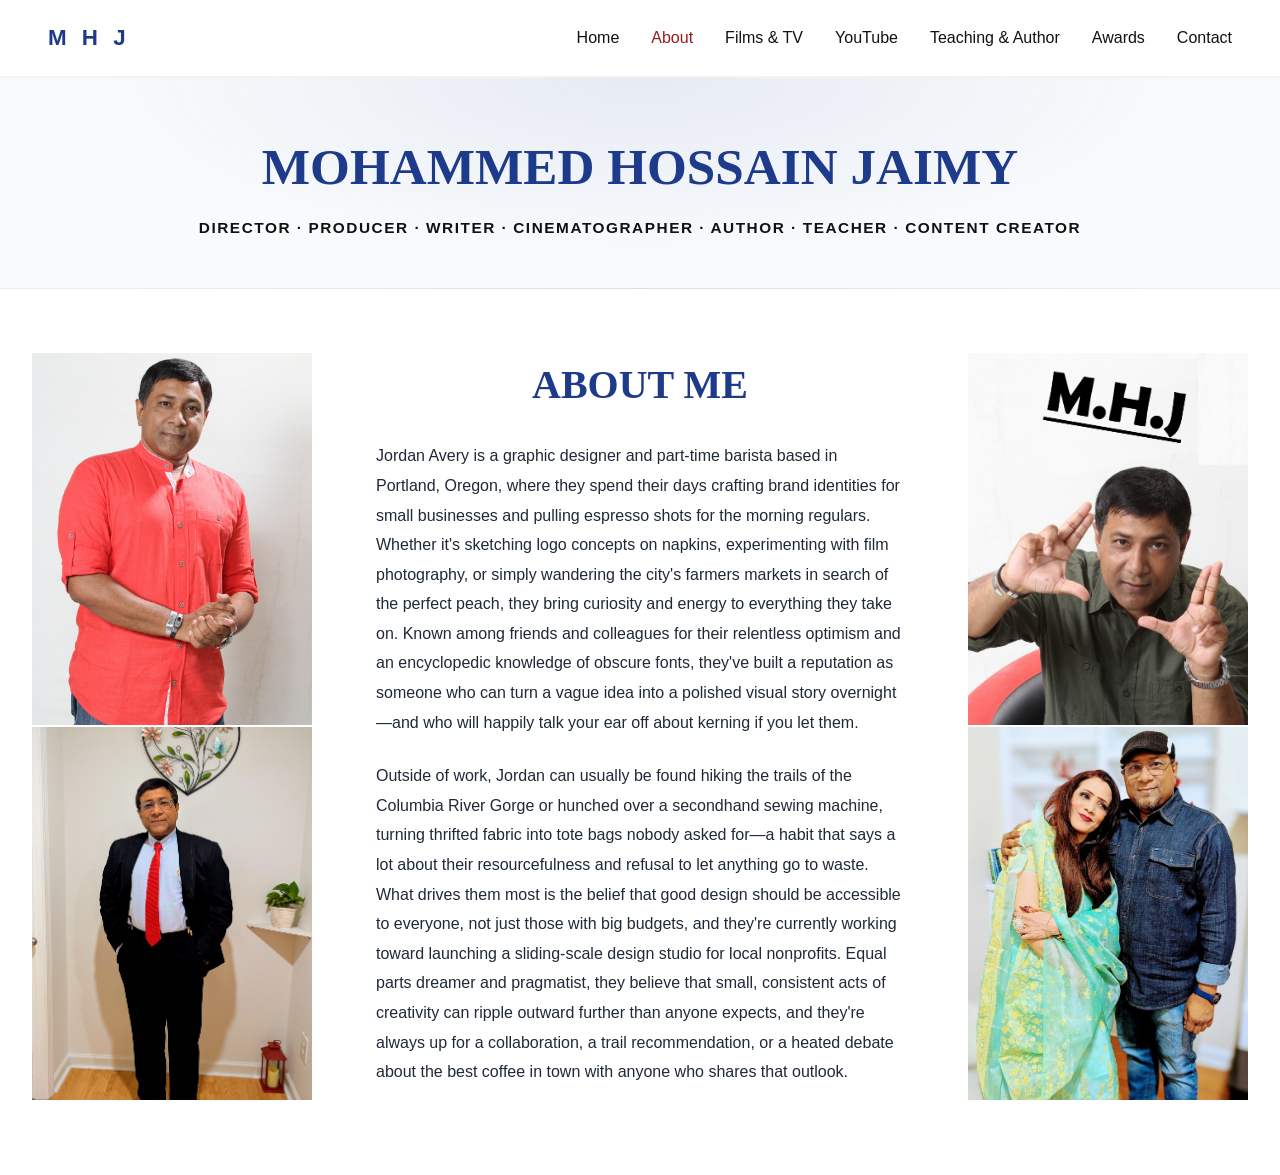
==== about.html @ 8c8fb95e "First push, not completed" ====
<!DOCTYPE html>
<html lang="en">
<head>
  <meta charset="UTF-8" />
  <meta name="viewport" content="width=device-width, initial-scale=1.0" />
  <title>About — Mohammed Hossain Jaimy</title>
  <link rel="stylesheet" href="style.css" />
</head>
<body>

  <!-- ================= NAVBAR ================= -->
  <nav class="navbar">
    <a href="index.html" class="logo">M H J</a>
    <ul class="nav-links">
      <li><a href="index.html">Home</a></li>
      <li><a href="about.html" class="active">About</a></li>
      <li><a href="films.html">Films & TV</a></li>
      <li><a href="youtube.html">YouTube</a></li>
      <li><a href="teaching.html">Teaching & Author</a></li>
      <li><a href="awards.html">Awards</a></li>
      <li><a href="contact.html">Contact</a></li>
    </ul>
  </nav>

  <!-- ================= PAGE HEADER ================= -->
  <header class="page-header fade-in-down">
    <h1>Mohammed Hossain Jaimy</h1>
    <p>Director · Producer · Writer · Cinematographer · Author · Teacher · Content Creator</p>
  </header>

  <!-- ================= ABOUT CONTENT ================= -->
  <section class="about-main">
    
    <div class="about-layout">
      
      <!-- Left Column: Stacked Images -->
      <div class="about-col-images">
        <img src="images/portrait3.jpg" alt="Mohammed Hossain Jaimy" />
        <img src="images/portrait4.jpg" alt="Mohammed Hossain Jaimy" />
      </div>

      <!-- Middle Column: Text -->
      <div class="about-text">
        <h2>About Me</h2>
        <p>
          Jordan Avery is a graphic designer and part-time barista based in Portland, Oregon, where they spend their days crafting brand identities for small businesses and pulling espresso shots for the morning regulars. Whether it's sketching logo concepts on napkins, experimenting with film photography, or simply wandering the city's farmers markets in search of the perfect peach, they bring curiosity and energy to everything they take on. Known among friends and colleagues for their relentless optimism and an encyclopedic knowledge of obscure fonts, they've built a reputation as someone who can turn a vague idea into a polished visual story overnight—and who will happily talk your ear off about kerning if you let them.
        </p>
        <p>
          Outside of work, Jordan can usually be found hiking the trails of the Columbia River Gorge or hunched over a secondhand sewing machine, turning thrifted fabric into tote bags nobody asked for—a habit that says a lot about their resourcefulness and refusal to let anything go to waste. What drives them most is the belief that good design should be accessible to everyone, not just those with big budgets, and they're currently working toward launching a sliding-scale design studio for local nonprofits. Equal parts dreamer and pragmatist, they believe that small, consistent acts of creativity can ripple outward further than anyone expects, and they're always up for a collaboration, a trail recommendation, or a heated debate about the best coffee in town with anyone who shares that outlook.
        </p>
      </div>

      <!-- Right Column: Stacked Images -->
      <div class="about-col-images">
        <img src="images/portrait5.jpg" alt="Mohammed Hossain Jaimy" />
        <img src="images/portrait6.jpg" alt="Mohammed Hossain Jaimy" />
      </div>

    </div>

  </section>

</body>
</html>
---- style.css ----
/* ============ RESET & BASE ============ */
* {
  margin: 0;
  padding: 0;
  box-sizing: border-box;
}

:root {
  --blue: #1e3a8a;
  --green: #166534;
  --red: #991b1b;
  --white: #ffffff;
  --black: #111111;
  --grey: #64748b;
  --border: #cbd5e1;
}

body {
  font-family: 'Helvetica Neue', Arial, sans-serif;
  color: var(--black);
  background: var(--white);
  line-height: 1.6;
}

a { color: inherit; text-decoration: none; }
img { display: block; max-width: 100%; }

/* ============ NAVBAR ============ */
.navbar {
  display: flex;
  justify-content: space-between;
  align-items: center;
  padding: 1.25rem 3rem;
  border-bottom: 2px solid rgba(0,0,0,0.05);
  background: var(--white);
  position: sticky;
  top: 0;
  z-index: 100;
}

.logo {
  font-weight: 800;
  font-size: 1.4rem;
  letter-spacing: 0.2em;
  color: var(--blue);
}

.nav-links {
  display: flex;
  gap: 2rem;
  list-style: none;
  font-size: 1rem; 
  font-weight: 500;
}

.nav-links a { transition: color 0.2s; }
.nav-links a:hover, .nav-links a.active { color: var(--red); }

/* ============ COLORFUL BACKGROUND (HOME) ============ */
.hero, .reel-section {
  /* Subtle mesh gradient with blue, green, and red washes */
  background-color: #f8fafc;
  background-image: 
    radial-gradient(at 10% 10%, rgba(30, 58, 138, 0.12) 0px, transparent 50%),
    radial-gradient(at 90% 20%, rgba(22, 101, 52, 0.12) 0px, transparent 50%),
    radial-gradient(at 50% 80%, rgba(153, 27, 27, 0.08) 0px, transparent 50%);
}

.hero {
  padding: 2rem 2rem 0; 
}

.hero-name {
  text-align: center;
  margin-bottom: 2rem;
}

.hero-name h1 {
  font-family: Georgia, 'Times New Roman', serif;
  font-size: clamp(2.5rem, 5vw, 4.5rem);
  font-weight: 800;
  letter-spacing: 0.01em;
  color: var(--blue);
  text-transform: uppercase;
}

.hero-grid {
  display: grid;
  grid-template-columns: 1fr 1fr 1fr;
  gap: 3rem;
  max-width: 1200px;
  margin: 0 auto;
  align-items: center;
}

.hero-portrait img {
  width: 100%;
  aspect-ratio: 3 / 4;
  object-fit: cover;
  border-radius: 6px;
  box-shadow: 0 12px 30px rgba(0,0,0,0.15);
}

.hero-middle {
  display: flex;
  justify-content: center;
}

.titles-list {
  list-style: none;
  font-size: clamp(1.1rem, 1.5vw, 1.4rem);
  font-weight: 700;
  letter-spacing: 0.1em;
  text-transform: uppercase;
  text-align: center;
}

.titles-list li {
  padding: 0.75rem 0;
  border-bottom: 1px solid rgba(0,0,0,0.08);
}

.titles-list li:last-child {
  border-bottom: none;
}

.titles-list li:nth-child(1) { color: var(--blue); }
.titles-list li:nth-child(2) { color: var(--green); }
.titles-list li:nth-child(3) { color: var(--red); }
.titles-list li:nth-child(4) { color: var(--blue); }
.titles-list li:nth-child(5) { color: var(--green); }
.titles-list li:nth-child(6) { color: var(--red); }
.titles-list li:nth-child(7) { color: var(--blue); }

/* ============ REEL (Home Only) ============ */
.reel-section {
  padding: 4rem 2rem 5rem; /* Bigger gap above the box */
  display: flex;
  justify-content: center;
}

.reel-placeholder {
  width: 100%;
  max-width: 800px; 
  aspect-ratio: 16 / 9;
  background: var(--white);
  border: 1px solid rgba(0,0,0,0.05);
  box-shadow: 0 20px 40px rgba(0,0,0,0.08);
  border-radius: 8px;
  display: flex;
  align-items: center;
  justify-content: center;
  color: var(--grey);
  font-size: 0.9rem;
  letter-spacing: 0.2em;
  text-transform: uppercase;
}

/* ============ QUOTE (Home Only) ============ */
.quote-section {
  padding: 6rem 2rem;
  background: var(--white);
}

.quote-box {
  max-width: 900px;
  margin: 0 auto;
  padding: 3rem;
  background: #f8fafc;
  border-left: 6px solid var(--red);
  border-radius: 4px;
  position: relative;
}

.quote-box::before {
  content: '\201C';
  position: absolute;
  top: 0.5rem;
  left: 1rem;
  font-size: 5rem;
  color: var(--green);
  font-family: Georgia, serif;
  line-height: 1;
}

.quote-box p {
  font-size: clamp(1rem, 1.4vw, 1.15rem);
  line-height: 1.85;
  color: #1f2937;
}

/* ============ GLOBAL PAGE HEADER (For all other pages) ============ */
.page-header {
  text-align: center;
  padding: 3rem 2rem;
  background-color: #f8fafc;
  background-image: radial-gradient(at 50% 0%, rgba(30, 58, 138, 0.08) 0px, transparent 60%);
  border-bottom: 1px solid rgba(0,0,0,0.05);
}

.page-header h1 {
  font-family: Georgia, 'Times New Roman', serif;
  font-size: clamp(2rem, 4vw, 3.5rem);
  font-weight: 800;
  color: var(--blue);
  text-transform: uppercase;
  margin-bottom: 0.5rem;
}

.page-header p {
  font-size: clamp(0.9rem, 1.2vw, 1.05rem);
  letter-spacing: 0.1em;
  text-transform: uppercase;
  color: var(--black);
  font-weight: 600;
}

/* ============ PAGE LOAD ANIMATION ============ */
@keyframes slideDownFade {
  from {
    opacity: 0;
    transform: translateY(-20px);
  }
  to {
    opacity: 1;
    transform: translateY(0);
  }
}

.fade-in-down {
  animation: slideDownFade 0.6s ease-out forwards;
}

/* ============ ABOUT PAGE (No Gap Layout) ============ */
.about-main {
  padding: 4rem 2rem;
  max-width: 1400px;
  margin: 0 auto;
}

.about-layout {
  display: grid;
  grid-template-columns: 1fr 2fr 1fr;
  gap: 3rem;
  align-items: start;
}

/* Stacking the images without a gap */
.about-col-images {
  display: flex;
  flex-direction: column;
  gap: 0; /* This removes the gap between top and bottom images */
}

.about-col-images img {
  width: 100%;
  aspect-ratio: 3 / 4;
  object-fit: cover;
  display: block;
  /* Adds a tiny border so they don't blend into each other */
  border-bottom: 2px solid var(--white); 
}

.about-col-images img:last-child {
  border-bottom: none;
}

.about-text {
  text-align: left;
  padding: 0 1rem;
}

.about-text h2 {
  font-family: Georgia, 'Times New Roman', serif;
  font-size: 2.5rem;
  color: var(--blue);
  margin-bottom: 1.5rem;
  text-transform: uppercase;
  text-align: center;
}

.about-text p {
  font-size: clamp(1rem, 1.2vw, 1.1rem);
  line-height: 1.85;
  color: #1f2937;
  margin-bottom: 1.5rem;
}

/* ============ MOBILE ============ */
@media (max-width: 900px) {
  .navbar {
    flex-direction: column;
    gap: 1rem;
    padding: 1rem;
  }
  .nav-links {
    flex-wrap: wrap;
    justify-content: center;
    gap: 1rem;
  }
  .hero {
    padding: 1.5rem 1rem 0;
  }
  .hero-grid {
    grid-template-columns: 1fr;
    gap: 2rem;
  }
  .hero-middle { order: -1; } 
  .titles-list li { padding: 0.5rem 0; }
  
  .reel-section { padding: 2.5rem 1rem 3rem; }
  .quote-section { padding: 3rem 1rem; }
  .quote-box { padding: 2rem; }

  /* Mobile fix for About Page */
  .about-layout {
    grid-template-columns: 1fr;
  }
  .about-col-images {
    flex-direction: row; /* Side by side on mobile */
  }
  .about-col-images img {
    width: 50%;
    border-bottom: none;
    border-right: 2px solid var(--white);
  }
  .about-col-images img:last-child {
    border-right: none;
  }
}

/* ============ CONTACT PAGE ============ */
.contact-main {
  padding: 5rem 2rem;
  max-width: 1200px;
  margin: 0 auto;
}

.contact-layout {
  display: grid;
  grid-template-columns: 1fr 1.2fr;
  gap: 5rem;
}

/* Left Side: Info */
.contact-info h2 {
  font-family: Georgia, 'Times New Roman', serif;
  font-size: 2.2rem;
  color: var(--blue);
  margin-bottom: 2rem;
  text-transform: uppercase;
}

.contact-block {
  margin-bottom: 2rem;
}

.contact-block h3 {
  font-size: 0.85rem;
  letter-spacing: 0.1em;
  text-transform: uppercase;
  color: var(--grey);
  margin-bottom: 0.5rem;
}

.contact-block p, .contact-block a {
  font-size: 1.1rem;
  color: var(--black);
  font-weight: 500;
}

.contact-block a {
  color: var(--blue);
  transition: color 0.2s;
}

.contact-block a:hover {
  color: var(--red);
}

.contact-socials {
  display: flex;
  flex-wrap: wrap;
  gap: 1rem;
  margin-top: 3rem;
}

.contact-socials a {
  padding: 0.6rem 1.2rem;
  background: #f8fafc;
  border: 1px solid var(--border);
  border-radius: 4px;
  font-size: 0.85rem;
  font-weight: 600;
  text-transform: uppercase;
  letter-spacing: 0.05em;
  transition: all 0.2s;
}

.contact-socials a:hover {
  background: var(--blue);
  color: var(--white);
  border-color: var(--blue);
}

/* Right Side: Form */
.contact-form-container h2 {
  font-family: Georgia, 'Times New Roman', serif;
  font-size: 2.2rem;
  color: var(--blue);
  margin-bottom: 2rem;
  text-transform: uppercase;
}

.contact-form {
  display: flex;
  flex-direction: column;
  gap: 1.5rem;
}

.form-group {
  display: flex;
  flex-direction: column;
  gap: 0.5rem;
}

.form-group label {
  font-size: 0.85rem;
  font-weight: 600;
  text-transform: uppercase;
  letter-spacing: 0.05em;
  color: var(--black);
}

.form-group input, 
.form-group select, 
.form-group textarea {
  width: 100%;
  padding: 0.8rem 1rem;
  border: 1px solid var(--border);
  border-radius: 4px;
  font-family: inherit;
  font-size: 1rem;
  background: #f8fafc;
  transition: border-color 0.2s;
}

.form-group input:focus, 
.form-group select:focus, 
.form-group textarea:focus {
  outline: none;
  border-color: var(--blue);
  background: var(--white);
}

.btn-submit {
  background: var(--red);
  color: var(--white);
  border: none;
  padding: 1rem 2rem;
  font-size: 1rem;
  font-weight: 600;
  text-transform: uppercase;
  letter-spacing: 0.1em;
  border-radius: 4px;
  cursor: pointer;
  transition: background 0.2s;
  margin-top: 1rem;
}

.btn-submit:hover {
  background: #7f1d1d; /* Darker red */
}

/* Mobile fix for Contact Page */
@media (max-width: 900px) {
  .contact-layout {
    grid-template-columns: 1fr;
    gap: 3rem;
  }
}

/* ============ YOUTUBE PAGE ============ */
.youtube-main {
  padding: 4rem 2rem;
  max-width: 1200px;
  margin: 0 auto;
}

/* The Banner */
.yt-banner {
  background-color: #f8fafc;
  background-image: radial-gradient(at 100% 0%, rgba(153, 27, 27, 0.1) 0px, transparent 50%);
  border: 1px solid var(--border);
  border-radius: 8px;
  padding: 3rem;
  display: flex;
  justify-content: space-between;
  align-items: center;
  margin-bottom: 4rem;
}

.yt-banner h2 {
  font-family: Georgia, 'Times New Roman', serif;
  font-size: 2rem;
  color: var(--red);
  margin-bottom: 0.5rem;
}

.yt-banner p {
  color: var(--grey);
  font-size: 1.1rem;
}

.btn-yt-subscribe {
  background: var(--red);
  color: var(--white);
  padding: 1rem 2rem;
  border-radius: 4px;
  font-weight: 600;
  letter-spacing: 0.1em;
  text-transform: uppercase;
  transition: background 0.2s;
  white-space: nowrap;
}

.btn-yt-subscribe:hover {
  background: #7f1d1d;
}

/* The Video Grid */
.yt-grid {
  display: grid;
  grid-template-columns: repeat(auto-fill, minmax(320px, 1fr));
  gap: 2.5rem;
}

.yt-card {
  display: flex;
  flex-direction: column;
  gap: 1rem;
}

.yt-thumbnail {
  position: relative;
  width: 100%;
  aspect-ratio: 16 / 9;
  border-radius: 8px;
  overflow: hidden;
  box-shadow: 0 10px 25px rgba(0,0,0,0.1);
  background: var(--black);
}

.yt-thumbnail img {
  width: 100%;
  height: 100%;
  object-fit: cover;
  transition: transform 0.3s ease;
}

.yt-thumbnail:hover img {
  transform: scale(1.05); /* Slight zoom on hover */
}

/* The Play Button */
.yt-play-btn {
  position: absolute;
  top: 50%;
  left: 50%;
  transform: translate(-50%, -50%);
  background: rgba(0, 0, 0, 0.7);
  color: var(--white);
  width: 60px;
  height: 60px;
  display: flex;
  align-items: center;
  justify-content: center;
  border-radius: 50%;
  font-size: 1.5rem;
  padding-left: 5px; /* Centers the triangle perfectly */
  transition: background 0.2s, transform 0.2s;
}

.yt-thumbnail:hover .yt-play-btn {
  background: var(--red);
  transform: translate(-50%, -50%) scale(1.1);
}

.yt-title {
  font-size: 1.1rem;
  font-weight: 600;
  line-height: 1.4;
  color: var(--black);
}

/* Mobile fix for YouTube Page */
@media (max-width: 900px) {
  .yt-banner {
    flex-direction: column;
    text-align: center;
    gap: 2rem;
    padding: 2rem;
  }
}
/* ============ CAREER PAGE ============ */
.career-main {
  padding: 4rem 2rem;
  max-width: 1100px;
  margin: 0 auto;
}

/* Top Highlight Box */
.award-highlight {
  display: flex;
  align-items: center;
  gap: 2rem;
  background-color: #f8fafc;
  background-image: radial-gradient(at 0% 0%, rgba(30, 58, 138, 0.08) 0px, transparent 50%);
  border: 1px solid var(--border);
  border-left: 6px solid var(--blue);
  padding: 3rem;
  border-radius: 8px;
  margin-bottom: 4rem;
}

.award-icon { font-size: 4rem; }

.award-highlight-text h2 {
  font-family: Georgia, 'Times New Roman', serif;
  font-size: 2rem;
  color: var(--blue);
  margin-bottom: 0.5rem;
}

.award-year {
  color: var(--red);
  font-weight: 700;
  text-transform: uppercase;
  letter-spacing: 0.1em;
  margin-bottom: 1rem;
}

.award-highlight-text p:last-child {
  color: var(--grey);
  font-size: 1.1rem;
}

/* Creative Overlay Gallery */
.career-gallery {
  position: relative;
  width: 100%;
  margin-bottom: 6rem;
  /* Extra padding on the right/bottom to make room for the overlapping portrait */
  padding-right: 15%;
  padding-bottom: 10%;
}

.gallery-landscape img {
  width: 100%;
  border-radius: 8px;
  box-shadow: 0 15px 35px rgba(0,0,0,0.15);
  object-fit: cover;
}

.gallery-portrait {
  position: absolute;
  bottom: 0;
  right: 0;
  width: 35%; /* Size of the portrait image */
  max-width: 300px;
}

.gallery-portrait img {
  width: 100%;
  border-radius: 8px;
  border: 8px solid var(--white); /* Creates a clean cutout effect */
  box-shadow: 0 15px 35px rgba(0,0,0,0.25);
  object-fit: cover;
}

/* Colorful Awards List */
.awards-list-section h2,
.works-section h2 {
  font-family: Georgia, 'Times New Roman', serif;
  font-size: 2rem;
  color: var(--blue);
  margin-bottom: 2rem;
  border-bottom: 2px solid var(--border);
  padding-bottom: 1rem;
}

.award-list-grid {
  display: grid;
  grid-template-columns: 1fr 1fr;
  gap: 1.5rem;
  margin-bottom: 6rem; /* Space before Works section */
}

.award-item {
  padding: 2rem;
  border-radius: 8px;
  background: var(--white);
  border: 1px solid var(--border);
  border-left-width: 6px;
  box-shadow: 0 4px 15px rgba(0,0,0,0.05);
  transition: transform 0.3s;
}

.award-item:hover {
  transform: translateY(-5px);
}

.award-item h3 {
  font-size: 1.2rem;
  color: var(--black);
  margin-bottom: 0.5rem;
  line-height: 1.4;
}

.award-meta {
  color: var(--grey);
  font-size: 0.85rem;
  text-transform: uppercase;
  letter-spacing: 0.05em;
  font-weight: 700;
}

/* Colorful accents */
.award-item.color-blue { border-left-color: var(--blue); }
.award-item.color-green { border-left-color: var(--green); }
.award-item.color-red { border-left-color: var(--red); }

.wide-item {
  grid-column: 1 / -1;
}

/* Special Gradient Background for the big 20+ award box */
.gradient-bg {
  background: linear-gradient(135deg, #f8fafc 0%, #eef2ff 100%);
  border-left-color: var(--blue);
}

/* Works List */
.work-list {
  display: flex;
  flex-direction: column;
}

.work-item {
  display: grid;
  grid-template-columns: 1fr 1fr;
  gap: 2rem;
  padding: 1.5rem 0;
  border-bottom: 1px solid var(--border);
}

.work-title h3 {
  font-size: 1.3rem;
  color: var(--black);
  margin-bottom: 0.25rem;
}

.work-title p {
  color: var(--red);
  font-weight: 700;
  text-transform: uppercase;
  font-size: 0.85rem;
  letter-spacing: 0.05em;
}

.work-meta {
  text-align: right;
}

.work-meta span {
  display: block;
  font-weight: 700;
  color: var(--blue);
  margin-bottom: 0.25rem;
}

.work-meta p {
  color: var(--grey);
  font-size: 0.95rem;
}

/* Mobile fix for Career Page */
@media (max-width: 900px) {
  .award-highlight {
    flex-direction: column;
    text-align: center;
    padding: 2rem;
  }
  
  .career-gallery {
    padding-right: 0;
    padding-bottom: 0;
    display: flex;
    flex-direction: column;
    gap: 1.5rem;
  }
  
  .gallery-portrait {
    position: relative;
    width: 100%;
    max-width: 100%;
  }
  
  .gallery-portrait img {
    border: none;
  }

  .award-list-grid {
    grid-template-columns: 1fr;
  }
  
  .work-item {
    grid-template-columns: 1fr;
    gap: 0.5rem;
  }
  
  .work-meta {
    text-align: left;
  }
}

/* ============ TEACHING & AUTHOR PAGE ============ */
.teaching-main {
  padding: 4rem 2rem;
  max-width: 1100px;
  margin: 0 auto;
}

/* Section 1: Author */
.author-section {
  display: grid;
  grid-template-columns: 1.2fr 1fr;
  gap: 4rem;
  align-items: center;
  margin-bottom: 4rem;
}

.author-content h2 {
  font-family: Georgia, 'Times New Roman', serif;
  font-size: 2.5rem;
  color: var(--blue);
  margin-bottom: 1rem;
}

.intro-text {
  font-size: 1.1rem;
  color: var(--grey);
  margin-bottom: 2.5rem;
  line-height: 1.6;
}

.book-list {
  display: flex;
  flex-direction: column;
  gap: 1.5rem;
}

.book-card {
  display: flex;
  gap: 1.5rem;
  background: #f8fafc;
  padding: 1.5rem;
  border-radius: 8px;
  border-left: 4px solid var(--green);
  box-shadow: 0 4px 15px rgba(0,0,0,0.03);
}

.book-icon {
  font-size: 2rem;
}

.book-card h3 {
  font-size: 1.2rem;
  color: var(--black);
  margin-bottom: 0.25rem;
}

.book-card p {
  font-size: 0.9rem;
  color: var(--red);
  text-transform: uppercase;
  font-weight: 700;
  letter-spacing: 0.05em;
  margin-bottom: 0.5rem;
}

.book-card .book-desc {
  font-size: 0.95rem;
  color: var(--grey);
  text-transform: none;
  font-weight: 400;
  letter-spacing: 0;
  line-height: 1.5;
}

.author-image-wrap {
  padding: 1rem;
  background: var(--white);
  border: 1px solid var(--border);
  border-radius: 8px;
  box-shadow: 10px 10px 0px rgba(30, 58, 138, 0.1); /* Creative offset shadow */
}

.author-img {
  width: 100%;
  aspect-ratio: 4 / 5;
  object-fit: cover;
  border-radius: 4px;
}

/* Divider */
.section-divider {
  border: none;
  height: 1px;
  background: var(--border);
  margin: 5rem 0;
}

/* Section 2: Educator */
.educator-header {
  text-align: center;
  max-width: 800px;
  margin: 0 auto 4rem;
}

.educator-header h2 {
  font-family: Georgia, 'Times New Roman', serif;
  font-size: 2.5rem;
  color: var(--blue);
  margin-bottom: 1rem;
}

.educator-layout {
  display: grid;
  grid-template-columns: 1.5fr 1fr;
  gap: 4rem;
  align-items: start;
}

/* Timeline */
.teaching-timeline {
  display: flex;
  flex-direction: column;
  gap: 2.5rem;
}

.timeline-item {
  display: flex;
  gap: 1.5rem;
}

.timeline-date {
  min-width: 100px;
  font-weight: 700;
  color: var(--red);
  font-size: 1.1rem;
  padding-top: 0.25rem;
}

.timeline-content h3 {
  font-size: 1.3rem;
  color: var(--black);
  margin-bottom: 0.25rem;
}

.institution {
  color: var(--blue);
  font-weight: 600;
  margin-bottom: 0.75rem;
}

.timeline-content ul {
  list-style-type: disc;
  padding-left: 1.2rem;
  color: var(--grey);
  font-size: 0.95rem;
  line-height: 1.6;
}

.timeline-content li {
  margin-bottom: 0.5rem;
}

/* Educator Image (Sticky) */
.educator-image-wrap {
  position: sticky;
  top: 120px; /* Keeps the image in view as you scroll the timeline */
}

.educator-img {
  width: 100%;
  aspect-ratio: 3 / 4;
  object-fit: cover;
  border-radius: 8px;
  box-shadow: 0 20px 40px rgba(0,0,0,0.15);
}

/* Mobile fix for Teaching & Author Page */
@media (max-width: 900px) {
  .author-section {
    grid-template-columns: 1fr;
    gap: 2rem;
  }
  
  .author-image-wrap {
    order: -1; /* Puts image on top for mobile */
  }

  .educator-layout {
    grid-template-columns: 1fr;
    gap: 3rem;
  }

  .educator-image-wrap {
    position: relative;
    top: 0;
  }

  .timeline-item {
    flex-direction: column;
    gap: 0.5rem;
  }
  
  .timeline-date {
    padding-top: 0;
  }
}

/* ============ FILMS & TV PAGE ============ */
.films-main {
  padding: 4rem 2rem;
  max-width: 1200px;
  margin: 0 auto;
}

.section-title {
  margin-bottom: 3rem;
  text-align: center;
}

.section-title h2 {
  font-family: Georgia, 'Times New Roman', serif;
  font-size: 2.5rem;
  color: var(--blue);
  margin-bottom: 0.5rem;
}

.section-title p {
  color: var(--grey);
  font-size: 1.1rem;
}

/* The Poster Grid */
.movies-grid {
  display: grid;
  grid-template-columns: repeat(auto-fill, minmax(280px, 1fr));
  gap: 3rem;
  margin-bottom: 5rem;
}

.movie-card {
  display: flex;
  flex-direction: column;
}

.movie-card img {
  width: 100%;
  aspect-ratio: 2 / 3; /* Standard movie poster ratio */
  object-fit: cover;
  border-radius: 8px;
  box-shadow: 0 10px 25px rgba(0,0,0,0.15);
  margin-bottom: 1rem;
  transition: transform 0.3s, box-shadow 0.3s;
}

.movie-card:hover img {
  transform: translateY(-5px) scale(1.02);
  box-shadow: 0 15px 35px rgba(0,0,0,0.25);
}

.movie-card h3 {
  font-size: 1.3rem;
  color: var(--black);
  margin-bottom: 0.25rem;
}

.movie-year {
  color: var(--red);
  font-weight: 700;
  font-size: 0.9rem;
  margin-bottom: 0.5rem;
}

.movie-desc {
  color: var(--grey);
  font-size: 0.95rem;
  line-height: 1.5;
}

/* The 3-Image Banner */
.film-banner {
  display: flex;
  width: 100vw; /* Forces banner to break out of the max-width and touch edges */
  position: relative;
  left: 50%;
  right: 50%;
  margin-left: -50vw;
  margin-right: -50vw;
  margin-bottom: 5rem;
  gap: 0; /* No gap */
}

.film-banner img {
  flex: 1; /* Each image takes exactly 1/3 of the space */
  width: 33.333%;
  height: 350px;
  object-fit: cover;
  border-radius: 0; /* Straight edges */
}

/* TV Shows List */
.tv-section-title {
  margin-top: 2rem;
}

.tv-list {
  display: grid;
  grid-template-columns: 1fr 1fr;
  gap: 0 3rem;
}

.tv-item {
  display: flex;
  justify-content: space-between;
  align-items: center;
  padding: 1.2rem 0;
  border-bottom: 1px solid var(--border);
  transition: background 0.2s;
}

.tv-item:hover {
  background: #f8fafc;
  padding-left: 0.5rem;
  padding-right: 0.5rem;
  border-radius: 4px;
}

.tv-item h3 {
  font-size: 1.1rem;
  color: var(--black);
  font-weight: 600;
}

.tv-item span {
  color: var(--red);
  font-weight: 700;
  font-size: 0.9rem;
}

/* Mobile fix for Films & TV Page */
@media (max-width: 900px) {
  .film-banner {
    flex-direction: column;
    height: auto;
    width: 100vw;
    left: 50%;
    margin-left: -50vw;
  }
  
  .film-banner img {
    width: 100%;
    height: 250px; /* Shorter height on mobile */
  }

  .tv-list {
    grid-template-columns: 1fr;
  }
}

/* ============ JAVASCRIPT FEATURES (Menu & Animations) ============ */

/* 1. Scroll Reveal Animation Classes */
.reveal {
  opacity: 0;
  transform: translateY(40px);
  transition: opacity 0.8s ease-out, transform 0.8s ease-out;
}

.reveal.active {
  opacity: 1;
  transform: translateY(0);
}

/* 2. The Movie Clapper Cursor on Images */
.movie-card img, 
.about-col-images img, 
.author-img, 
.educator-img,
.gallery-landscape img,
.gallery-portrait img {
  cursor: url('data:image/svg+xml;utf8,<svg xmlns="http://www.w3.org/2000/svg" width="32" height="32" viewBox="0 0 24 24" fill="none" stroke="%23dc2626" stroke-width="2" stroke-linecap="round" stroke-linejoin="round"><path d="M4 2v20h16V2H4z"/><path d="M4 8h16"/><path d="M4 14h16"/><path d="M8 2v6"/><path d="M16 2v6"/><path d="M8 14v6"/><path d="M16 14v6"/></svg>') 16 16, pointer;
}

/* 3. Hamburger Button (Hidden on Desktop) */
.hamburger {
  display: none;
  background: none;
  border: none;
  font-size: 1.8rem;
  color: var(--blue);
  cursor: pointer;
  padding: 0.5rem;
  z-index: 101;
}

/* 4. Mobile Menu Styles */
@media (max-width: 900px) {
  .navbar {
    flex-direction: row; /* Keep logo and hamburger side-by-side */
    flex-wrap: wrap;
    padding: 1.25rem 1.5rem;
    justify-content: space-between;
    align-items: center;
  }

  .hamburger {
    display: block; /* Show hamburger on mobile */
  }

  .nav-links {
    display: none; /* Hide links by default */
    width: 100%;
    flex-direction: column;
    align-items: center;
    gap: 1.5rem;
    padding-top: 2rem;
    padding-bottom: 1rem;
  }

  /* When menu is open, show the links */
  .menu-open .nav-links {
    display: flex; 
    animation: slideDownFade 0.3s ease-out forwards;
  }
}
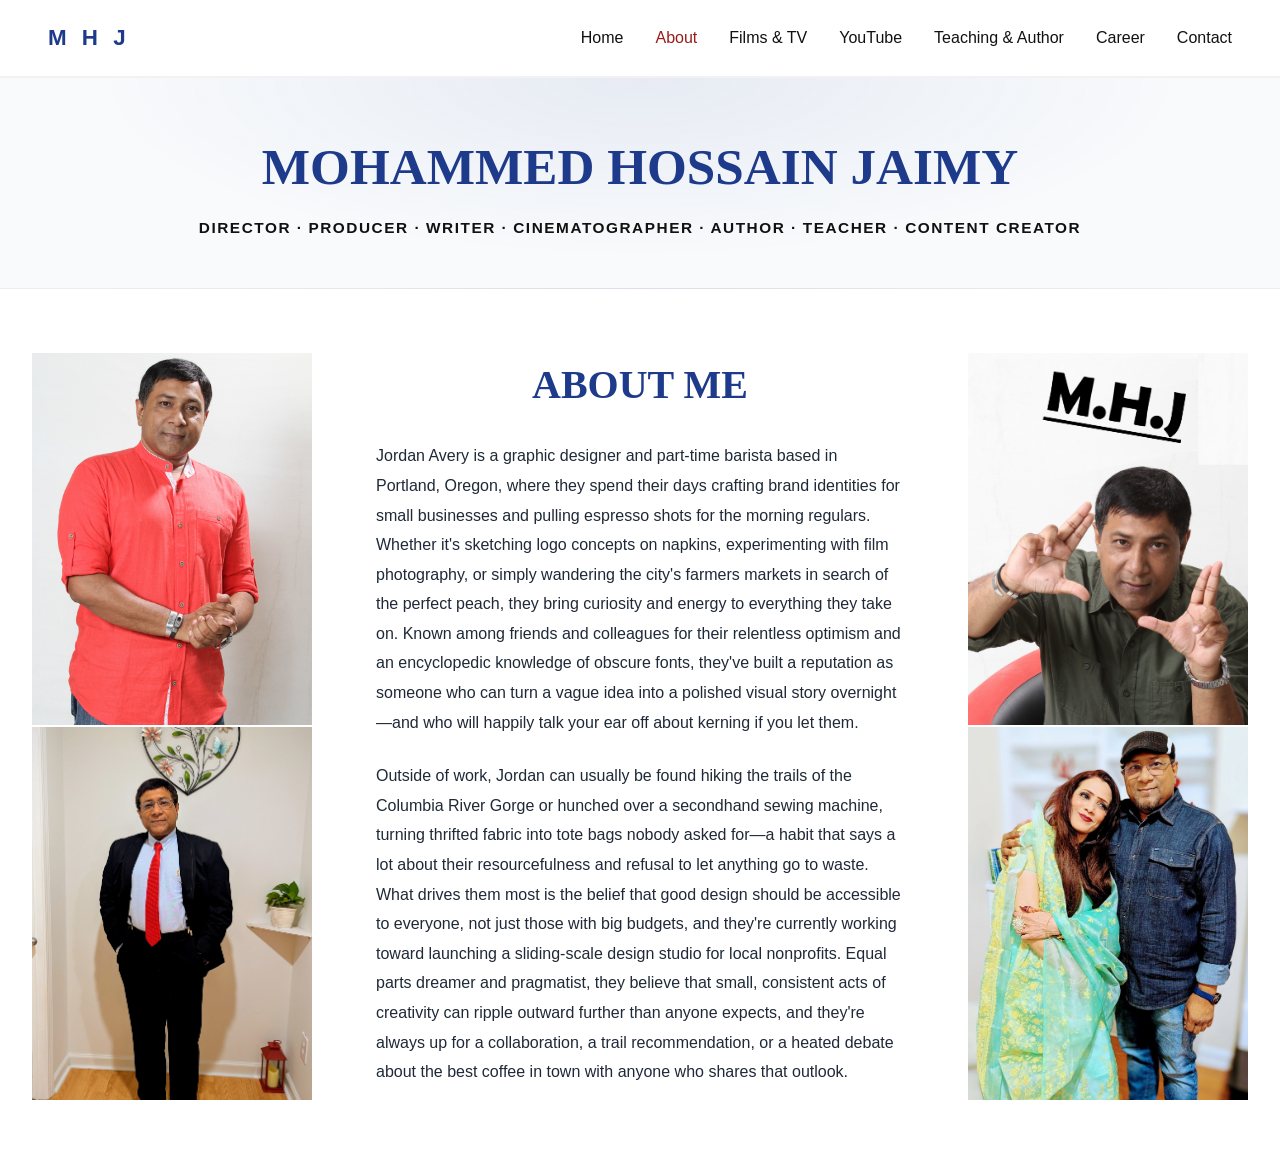
==== commit a373f21d: "fixed career" ====
--- a/about.html
+++ b/about.html
@@ -17,7 +17,7 @@
       <li><a href="films.html">Films & TV</a></li>
       <li><a href="youtube.html">YouTube</a></li>
       <li><a href="teaching.html">Teaching & Author</a></li>
-      <li><a href="awards.html">Awards</a></li>
+      <li><a href="career.html">Career</a></li>
       <li><a href="contact.html">Contact</a></li>
     </ul>
   </nav>
--- a/style.css
+++ b/style.css
@@ -1221,30 +1221,38 @@
 /* 4. Mobile Menu Styles */
 @media (max-width: 900px) {
   .navbar {
-    flex-direction: row; /* Keep logo and hamburger side-by-side */
+    flex-direction: row; 
     flex-wrap: wrap;
-    padding: 1.25rem 1.5rem;
+    padding: 1rem 1.5rem;
     justify-content: space-between;
     align-items: center;
+    background: var(--white); /* Ensure background stays solid */
   }
 
   .hamburger {
-    display: block; /* Show hamburger on mobile */
+    display: block; 
+    font-size: 1.8rem;
+    color: var(--blue);
+    background: none;
+    border: none;
+    cursor: pointer;
+    z-index: 999; /* Keeps it clickable above everything */
   }
 
   .nav-links {
-    display: none; /* Hide links by default */
+    display: none; /* Hide the links by default on mobile */
     width: 100%;
     flex-direction: column;
     align-items: center;
     gap: 1.5rem;
-    padding-top: 2rem;
+    padding-top: 1.5rem;
     padding-bottom: 1rem;
-  }
-
-  /* When menu is open, show the links */
+    border-top: 1px solid var(--border);
+    margin-top: 1rem;
+  }
+
+  /* When the menu is clicked, show the links */
   .menu-open .nav-links {
     display: flex; 
-    animation: slideDownFade 0.3s ease-out forwards;
   }
 }
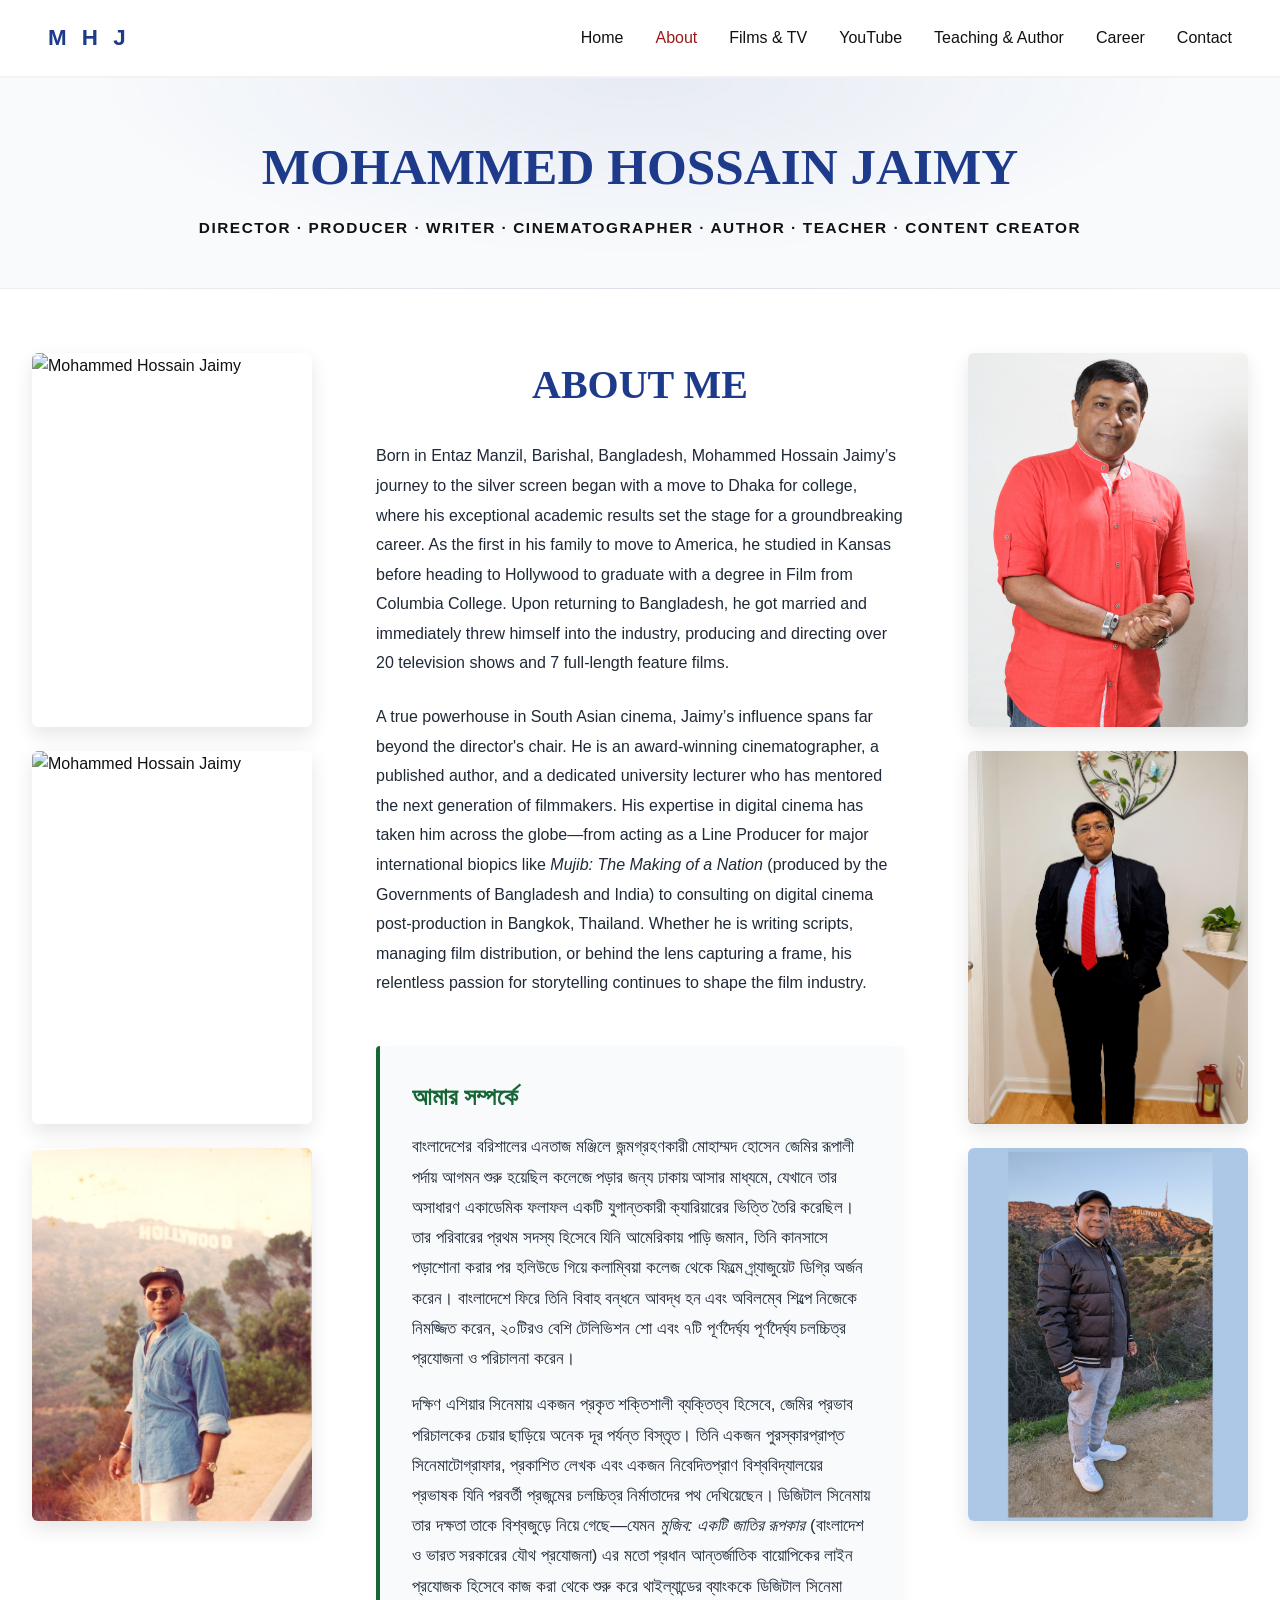
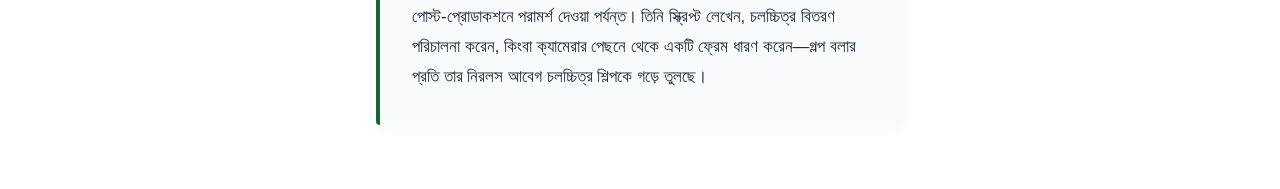
==== commit 72750882: "alot of new things" ====
--- a/about.html
+++ b/about.html
@@ -33,27 +33,42 @@
     
     <div class="about-layout">
       
-      <!-- Left Column: Stacked Images -->
+      <!-- Left Column: 3 Stacked Images -->
+      <div class="about-col-images">
+        <img src="images/about1.jpg" alt="Mohammed Hossain Jaimy" />
+        <img src="images/about2.jpg" alt="Mohammed Hossain Jaimy" />
+        <img src="images/new1.jpg" alt="Mohammed Hossain Jaimy" />
+      </div>
+
+      <!-- Middle Column: English & Bengali Text -->
+      <div class="about-text">
+        <h2>About Me</h2>
+        
+        <!-- English Bio -->
+        <p>
+          Born in Entaz Manzil, Barishal, Bangladesh, Mohammed Hossain Jaimy’s journey to the silver screen began with a move to Dhaka for college, where his exceptional academic results set the stage for a groundbreaking career. As the first in his family to move to America, he studied in Kansas before heading to Hollywood to graduate with a degree in Film from Columbia College. Upon returning to Bangladesh, he got married and immediately threw himself into the industry, producing and directing over 20 television shows and 7 full-length feature films. 
+        </p>
+        <p>
+          A true powerhouse in South Asian cinema, Jaimy’s influence spans far beyond the director's chair. He is an award-winning cinematographer, a published author, and a dedicated university lecturer who has mentored the next generation of filmmakers. His expertise in digital cinema has taken him across the globe—from acting as a Line Producer for major international biopics like <em>Mujib: The Making of a Nation</em> (produced by the Governments of Bangladesh and India) to consulting on digital cinema post-production in Bangkok, Thailand. Whether he is writing scripts, managing film distribution, or behind the lens capturing a frame, his relentless passion for storytelling continues to shape the film industry.
+        </p>
+
+        <!-- Bengali Translation Box -->
+        <div class="bengali-box">
+          <h3>আমার সম্পর্কে</h3>
+          <p>
+            বাংলাদেশের বরিশালের এনতাজ মঞ্জিলে জন্মগ্রহণকারী মোহাম্মদ হোসেন জেমির রূপালী পর্দায় আগমন শুরু হয়েছিল কলেজে পড়ার জন্য ঢাকায় আসার মাধ্যমে, যেখানে তার অসাধারণ একাডেমিক ফলাফল একটি যুগান্তকারী ক্যারিয়ারের ভিত্তি তৈরি করেছিল। তার পরিবারের প্রথম সদস্য হিসেবে যিনি আমেরিকায় পাড়ি জমান, তিনি কানসাসে পড়াশোনা করার পর হলিউডে গিয়ে কলাম্বিয়া কলেজ থেকে ফিল্মে গ্র্যাজুয়েট ডিগ্রি অর্জন করেন। বাংলাদেশে ফিরে তিনি বিবাহ বন্ধনে আবদ্ধ হন এবং অবিলম্বে শিল্পে নিজেকে নিমজ্জিত করেন, ২০টিরও বেশি টেলিভিশন শো এবং ৭টি পূর্ণদৈর্ঘ্য পূর্ণদৈর্ঘ্য চলচ্চিত্র প্রযোজনা ও পরিচালনা করেন।
+          </p>
+          <p>
+            দক্ষিণ এশিয়ার সিনেমায় একজন প্রকৃত শক্তিশালী ব্যক্তিত্ব হিসেবে, জেমির প্রভাব পরিচালকের চেয়ার ছাড়িয়ে অনেক দূর পর্যন্ত বিস্তৃত। তিনি একজন পুরস্কারপ্রাপ্ত সিনেমাটোগ্রাফার, প্রকাশিত লেখক এবং একজন নিবেদিতপ্রাণ বিশ্ববিদ্যালয়ের প্রভাষক যিনি পরবর্তী প্রজন্মের চলচ্চিত্র নির্মাতাদের পথ দেখিয়েছেন। ডিজিটাল সিনেমায় তার দক্ষতা তাকে বিশ্বজুড়ে নিয়ে গেছে—যেমন <em>মুজিব: একটি জাতির রূপকার</em> (বাংলাদেশ ও ভারত সরকারের যৌথ প্রযোজনা) এর মতো প্রধান আন্তর্জাতিক বায়োপিকের লাইন প্রযোজক হিসেবে কাজ করা থেকে শুরু করে থাইল্যান্ডের ব্যাংককে ডিজিটাল সিনেমা পোস্ট-প্রোডাকশনে পরামর্শ দেওয়া পর্যন্ত। তিনি স্ক্রিপ্ট লেখেন, চলচ্চিত্র বিতরণ পরিচালনা করেন, কিংবা ক্যামেরার পেছনে থেকে একটি ফ্রেম ধারণ করেন—গল্প বলার প্রতি তার নিরলস আবেগ চলচ্চিত্র শিল্পকে গড়ে তুলছে।
+          </p>
+        </div>
+      </div>
+
+      <!-- Right Column: 3 Stacked Images -->
       <div class="about-col-images">
         <img src="images/portrait3.jpg" alt="Mohammed Hossain Jaimy" />
         <img src="images/portrait4.jpg" alt="Mohammed Hossain Jaimy" />
-      </div>
-
-      <!-- Middle Column: Text -->
-      <div class="about-text">
-        <h2>About Me</h2>
-        <p>
-          Jordan Avery is a graphic designer and part-time barista based in Portland, Oregon, where they spend their days crafting brand identities for small businesses and pulling espresso shots for the morning regulars. Whether it's sketching logo concepts on napkins, experimenting with film photography, or simply wandering the city's farmers markets in search of the perfect peach, they bring curiosity and energy to everything they take on. Known among friends and colleagues for their relentless optimism and an encyclopedic knowledge of obscure fonts, they've built a reputation as someone who can turn a vague idea into a polished visual story overnight—and who will happily talk your ear off about kerning if you let them.
-        </p>
-        <p>
-          Outside of work, Jordan can usually be found hiking the trails of the Columbia River Gorge or hunched over a secondhand sewing machine, turning thrifted fabric into tote bags nobody asked for—a habit that says a lot about their resourcefulness and refusal to let anything go to waste. What drives them most is the belief that good design should be accessible to everyone, not just those with big budgets, and they're currently working toward launching a sliding-scale design studio for local nonprofits. Equal parts dreamer and pragmatist, they believe that small, consistent acts of creativity can ripple outward further than anyone expects, and they're always up for a collaboration, a trail recommendation, or a heated debate about the best coffee in town with anyone who shares that outlook.
-        </p>
-      </div>
-
-      <!-- Right Column: Stacked Images -->
-      <div class="about-col-images">
-        <img src="images/portrait5.jpg" alt="Mohammed Hossain Jaimy" />
-        <img src="images/portrait6.jpg" alt="Mohammed Hossain Jaimy" />
+        <img src="images/new2.jpg" alt="Mohammed Hossain Jaimy" />
       </div>
 
     </div>
--- a/style.css
+++ b/style.css
@@ -58,7 +58,6 @@
 
 /* ============ COLORFUL BACKGROUND (HOME) ============ */
 .hero, .reel-section {
-  /* Subtle mesh gradient with blue, green, and red washes */
   background-color: #f8fafc;
   background-image: 
     radial-gradient(at 10% 10%, rgba(30, 58, 138, 0.12) 0px, transparent 50%),
@@ -68,6 +67,8 @@
 
 .hero {
   padding: 2rem 2rem 0; 
+  position: relative;
+  overflow: hidden; 
 }
 
 .hero-name {
@@ -106,24 +107,31 @@
   justify-content: center;
 }
 
+/* ============ TITLES LIST (SINGLE COLUMN) ============ */
 .titles-list {
+  display: flex;
+  flex-direction: column; 
+  align-items: center;
   list-style: none;
-  font-size: clamp(1.1rem, 1.5vw, 1.4rem);
+  font-size: clamp(1rem, 1.4vw, 1.2rem); 
   font-weight: 700;
   letter-spacing: 0.1em;
   text-transform: uppercase;
   text-align: center;
+  width: 100%;
 }
 
 .titles-list li {
-  padding: 0.75rem 0;
+  padding: 0.5rem 0;
   border-bottom: 1px solid rgba(0,0,0,0.08);
+  width: 100%;
 }
 
 .titles-list li:last-child {
   border-bottom: none;
 }
 
+/* Colors for the 12 items */
 .titles-list li:nth-child(1) { color: var(--blue); }
 .titles-list li:nth-child(2) { color: var(--green); }
 .titles-list li:nth-child(3) { color: var(--red); }
@@ -131,65 +139,87 @@
 .titles-list li:nth-child(5) { color: var(--green); }
 .titles-list li:nth-child(6) { color: var(--red); }
 .titles-list li:nth-child(7) { color: var(--blue); }
-
-/* ============ REEL (Home Only) ============ */
+.titles-list li:nth-child(8) { color: var(--green); }
+.titles-list li:nth-child(9) { color: var(--red); }
+.titles-list li:nth-child(10) { color: var(--blue); }
+.titles-list li:nth-child(11) { color: var(--green); }
+.titles-list li:nth-child(12) { color: var(--red); }
+
+/* ============ MASSIVE BACKGROUND TYPOGRAPHY ============ */
+.bg-typography {
+  position: absolute;
+  top: 50%;
+  left: 50%;
+  transform: translate(-50%, -50%);
+  font-family: Georgia, 'Times New Roman', serif;
+  font-size: 25vw; 
+  font-weight: 900;
+  color: rgba(30, 58, 138, 0.04); 
+  z-index: 0;
+  pointer-events: none; 
+  white-space: nowrap;
+}
+
+.hero-name, .hero-grid {
+  position: relative;
+  z-index: 1;
+}
+
+/* ============ VIDEO PLAYER ============ */
 .reel-section {
-  padding: 4rem 2rem 5rem; /* Bigger gap above the box */
+  padding: 0 2rem 5rem; 
   display: flex;
   justify-content: center;
 }
 
-.reel-placeholder {
-  width: 100%;
-  max-width: 800px; 
+.video-container {
+  width: 100%;
+  max-width: 1000px;
+  border-radius: 8px;
+  overflow: hidden;
+  box-shadow: 0 20px 50px rgba(0,0,0,0.2);
+  background: var(--black);
+}
+
+.video-container video {
+  width: 100%;
+  display: block;
   aspect-ratio: 16 / 9;
+  object-fit: cover;
+}
+
+/* ============ HOME BOTTOM FEATURE ============ */
+.home-bottom-feature {
+  display: grid;
+  grid-template-columns: 1fr 1fr 1fr; 
+  gap: 2rem;
+  align-items: center;
+  padding: 4rem 2rem;
+  max-width: 1400px;
+  margin: 0 auto;
   background: var(--white);
-  border: 1px solid rgba(0,0,0,0.05);
-  box-shadow: 0 20px 40px rgba(0,0,0,0.08);
-  border-radius: 8px;
-  display: flex;
-  align-items: center;
-  justify-content: center;
-  color: var(--grey);
-  font-size: 0.9rem;
-  letter-spacing: 0.2em;
-  text-transform: uppercase;
-}
-
-/* ============ QUOTE (Home Only) ============ */
-.quote-section {
-  padding: 6rem 2rem;
-  background: var(--white);
-}
-
-.quote-box {
-  max-width: 900px;
-  margin: 0 auto;
-  padding: 3rem;
-  background: #f8fafc;
-  border-left: 6px solid var(--red);
-  border-radius: 4px;
-  position: relative;
-}
-
-.quote-box::before {
-  content: '\201C';
-  position: absolute;
-  top: 0.5rem;
-  left: 1rem;
-  font-size: 5rem;
-  color: var(--green);
-  font-family: Georgia, serif;
-  line-height: 1;
-}
-
-.quote-box p {
-  font-size: clamp(1rem, 1.4vw, 1.15rem);
-  line-height: 1.85;
-  color: #1f2937;
-}
-
-/* ============ GLOBAL PAGE HEADER (For all other pages) ============ */
+}
+
+.feature-image img {
+  width: 100%;
+  aspect-ratio: 3 / 4;
+  object-fit: cover;
+  border-radius: 6px;
+  box-shadow: 0 12px 30px rgba(0,0,0,0.1);
+}
+
+.feature-text {
+  text-align: center;
+}
+
+.feature-text h2 {
+  font-family: Georgia, 'Times New Roman', serif;
+  font-size: 2.5rem;
+  color: var(--blue);
+  text-transform: uppercase;
+}
+
+/* ============ GLOBAL PAGE HEADER ============ */
 .page-header {
   text-align: center;
   padding: 3rem 2rem;
@@ -217,21 +247,15 @@
 
 /* ============ PAGE LOAD ANIMATION ============ */
 @keyframes slideDownFade {
-  from {
-    opacity: 0;
-    transform: translateY(-20px);
-  }
-  to {
-    opacity: 1;
-    transform: translateY(0);
-  }
+  from { opacity: 0; transform: translateY(-20px); }
+  to { opacity: 1; transform: translateY(0); }
 }
 
 .fade-in-down {
   animation: slideDownFade 0.6s ease-out forwards;
 }
 
-/* ============ ABOUT PAGE (No Gap Layout) ============ */
+/* ============ ABOUT PAGE ============ */
 .about-main {
   padding: 4rem 2rem;
   max-width: 1400px;
@@ -245,11 +269,10 @@
   align-items: start;
 }
 
-/* Stacking the images without a gap */
 .about-col-images {
   display: flex;
   flex-direction: column;
-  gap: 0; /* This removes the gap between top and bottom images */
+  gap: 1.5rem; /* The new gap between images */
 }
 
 .about-col-images img {
@@ -257,12 +280,8 @@
   aspect-ratio: 3 / 4;
   object-fit: cover;
   display: block;
-  /* Adds a tiny border so they don't blend into each other */
-  border-bottom: 2px solid var(--white); 
-}
-
-.about-col-images img:last-child {
-  border-bottom: none;
+  border-radius: 6px;
+  box-shadow: 0 8px 20px rgba(0,0,0,0.1);
 }
 
 .about-text {
@@ -286,47 +305,32 @@
   margin-bottom: 1.5rem;
 }
 
-/* ============ MOBILE ============ */
-@media (max-width: 900px) {
-  .navbar {
-    flex-direction: column;
-    gap: 1rem;
-    padding: 1rem;
-  }
-  .nav-links {
-    flex-wrap: wrap;
-    justify-content: center;
-    gap: 1rem;
-  }
-  .hero {
-    padding: 1.5rem 1rem 0;
-  }
-  .hero-grid {
-    grid-template-columns: 1fr;
-    gap: 2rem;
-  }
-  .hero-middle { order: -1; } 
-  .titles-list li { padding: 0.5rem 0; }
-  
-  .reel-section { padding: 2.5rem 1rem 3rem; }
-  .quote-section { padding: 3rem 1rem; }
-  .quote-box { padding: 2rem; }
-
-  /* Mobile fix for About Page */
-  .about-layout {
-    grid-template-columns: 1fr;
-  }
-  .about-col-images {
-    flex-direction: row; /* Side by side on mobile */
-  }
-  .about-col-images img {
-    width: 50%;
-    border-bottom: none;
-    border-right: 2px solid var(--white);
-  }
-  .about-col-images img:last-child {
-    border-right: none;
-  }
+/* The Bengali Translation Box */
+.bengali-box {
+  margin-top: 3rem;
+  padding: 2rem;
+  background-color: #f8fafc;
+  border-left: 4px solid var(--green);
+  border-radius: 4px;
+  box-shadow: 0 4px 15px rgba(0,0,0,0.03);
+}
+
+.bengali-box h3 {
+  font-family: 'Georgia', serif;
+  font-size: 1.5rem;
+  color: var(--green);
+  margin-bottom: 1rem;
+}
+
+.bengali-box p {
+  font-size: 1.05rem;
+  line-height: 1.8;
+  color: #1f2937;
+  margin-bottom: 1rem;
+}
+
+.bengali-box p:last-child {
+  margin-bottom: 0;
 }
 
 /* ============ CONTACT PAGE ============ */
@@ -342,7 +346,6 @@
   gap: 5rem;
 }
 
-/* Left Side: Info */
 .contact-info h2 {
   font-family: Georgia, 'Times New Roman', serif;
   font-size: 2.2rem;
@@ -351,9 +354,7 @@
   text-transform: uppercase;
 }
 
-.contact-block {
-  margin-bottom: 2rem;
-}
+.contact-block { margin-bottom: 2rem; }
 
 .contact-block h3 {
   font-size: 0.85rem;
@@ -369,14 +370,8 @@
   font-weight: 500;
 }
 
-.contact-block a {
-  color: var(--blue);
-  transition: color 0.2s;
-}
-
-.contact-block a:hover {
-  color: var(--red);
-}
+.contact-block a { color: var(--blue); transition: color 0.2s; }
+.contact-block a:hover { color: var(--red); }
 
 .contact-socials {
   display: flex;
@@ -403,7 +398,6 @@
   border-color: var(--blue);
 }
 
-/* Right Side: Form */
 .contact-form-container h2 {
   font-family: Georgia, 'Times New Roman', serif;
   font-size: 2.2rem;
@@ -418,11 +412,7 @@
   gap: 1.5rem;
 }
 
-.form-group {
-  display: flex;
-  flex-direction: column;
-  gap: 0.5rem;
-}
+.form-group { display: flex; flex-direction: column; gap: 0.5rem; }
 
 .form-group label {
   font-size: 0.85rem;
@@ -468,17 +458,7 @@
   margin-top: 1rem;
 }
 
-.btn-submit:hover {
-  background: #7f1d1d; /* Darker red */
-}
-
-/* Mobile fix for Contact Page */
-@media (max-width: 900px) {
-  .contact-layout {
-    grid-template-columns: 1fr;
-    gap: 3rem;
-  }
-}
+.btn-submit:hover { background: #7f1d1d; }
 
 /* ============ YOUTUBE PAGE ============ */
 .youtube-main {
@@ -487,7 +467,6 @@
   margin: 0 auto;
 }
 
-/* The Banner */
 .yt-banner {
   background-color: #f8fafc;
   background-image: radial-gradient(at 100% 0%, rgba(153, 27, 27, 0.1) 0px, transparent 50%);
@@ -507,10 +486,7 @@
   margin-bottom: 0.5rem;
 }
 
-.yt-banner p {
-  color: var(--grey);
-  font-size: 1.1rem;
-}
+.yt-banner p { color: var(--grey); font-size: 1.1rem; }
 
 .btn-yt-subscribe {
   background: var(--red);
@@ -524,22 +500,15 @@
   white-space: nowrap;
 }
 
-.btn-yt-subscribe:hover {
-  background: #7f1d1d;
-}
-
-/* The Video Grid */
+.btn-yt-subscribe:hover { background: #7f1d1d; }
+
 .yt-grid {
   display: grid;
   grid-template-columns: repeat(auto-fill, minmax(320px, 1fr));
   gap: 2.5rem;
 }
 
-.yt-card {
-  display: flex;
-  flex-direction: column;
-  gap: 1rem;
-}
+.yt-card { display: flex; flex-direction: column; gap: 1rem; }
 
 .yt-thumbnail {
   position: relative;
@@ -558,11 +527,8 @@
   transition: transform 0.3s ease;
 }
 
-.yt-thumbnail:hover img {
-  transform: scale(1.05); /* Slight zoom on hover */
-}
-
-/* The Play Button */
+.yt-thumbnail:hover img { transform: scale(1.05); }
+
 .yt-play-btn {
   position: absolute;
   top: 50%;
@@ -577,7 +543,7 @@
   justify-content: center;
   border-radius: 50%;
   font-size: 1.5rem;
-  padding-left: 5px; /* Centers the triangle perfectly */
+  padding-left: 5px; 
   transition: background 0.2s, transform 0.2s;
 }
 
@@ -593,15 +559,6 @@
   color: var(--black);
 }
 
-/* Mobile fix for YouTube Page */
-@media (max-width: 900px) {
-  .yt-banner {
-    flex-direction: column;
-    text-align: center;
-    gap: 2rem;
-    padding: 2rem;
-  }
-}
 /* ============ CAREER PAGE ============ */
 .career-main {
   padding: 4rem 2rem;
@@ -609,7 +566,6 @@
   margin: 0 auto;
 }
 
-/* Top Highlight Box */
 .award-highlight {
   display: flex;
   align-items: center;
@@ -645,12 +601,10 @@
   font-size: 1.1rem;
 }
 
-/* Creative Overlay Gallery */
 .career-gallery {
   position: relative;
   width: 100%;
   margin-bottom: 6rem;
-  /* Extra padding on the right/bottom to make room for the overlapping portrait */
   padding-right: 15%;
   padding-bottom: 10%;
 }
@@ -666,19 +620,18 @@
   position: absolute;
   bottom: 0;
   right: 0;
-  width: 35%; /* Size of the portrait image */
+  width: 35%; 
   max-width: 300px;
 }
 
 .gallery-portrait img {
   width: 100%;
   border-radius: 8px;
-  border: 8px solid var(--white); /* Creates a clean cutout effect */
+  border: 8px solid var(--white); 
   box-shadow: 0 15px 35px rgba(0,0,0,0.25);
   object-fit: cover;
 }
 
-/* Colorful Awards List */
 .awards-list-section h2,
 .works-section h2 {
   font-family: Georgia, 'Times New Roman', serif;
@@ -693,7 +646,7 @@
   display: grid;
   grid-template-columns: 1fr 1fr;
   gap: 1.5rem;
-  margin-bottom: 6rem; /* Space before Works section */
+  margin-bottom: 6rem; 
 }
 
 .award-item {
@@ -706,9 +659,7 @@
   transition: transform 0.3s;
 }
 
-.award-item:hover {
-  transform: translateY(-5px);
-}
+.award-item:hover { transform: translateY(-5px); }
 
 .award-item h3 {
   font-size: 1.2rem;
@@ -725,22 +676,17 @@
   font-weight: 700;
 }
 
-/* Colorful accents */
 .award-item.color-blue { border-left-color: var(--blue); }
 .award-item.color-green { border-left-color: var(--green); }
 .award-item.color-red { border-left-color: var(--red); }
 
-.wide-item {
-  grid-column: 1 / -1;
-}
-
-/* Special Gradient Background for the big 20+ award box */
+.wide-item { grid-column: 1 / -1; }
+
 .gradient-bg {
   background: linear-gradient(135deg, #f8fafc 0%, #eef2ff 100%);
   border-left-color: var(--blue);
 }
 
-/* Works List */
 .work-list {
   display: flex;
   flex-direction: column;
@@ -768,9 +714,7 @@
   letter-spacing: 0.05em;
 }
 
-.work-meta {
-  text-align: right;
-}
+.work-meta { text-align: right; }
 
 .work-meta span {
   display: block;
@@ -782,46 +726,6 @@
 .work-meta p {
   color: var(--grey);
   font-size: 0.95rem;
-}
-
-/* Mobile fix for Career Page */
-@media (max-width: 900px) {
-  .award-highlight {
-    flex-direction: column;
-    text-align: center;
-    padding: 2rem;
-  }
-  
-  .career-gallery {
-    padding-right: 0;
-    padding-bottom: 0;
-    display: flex;
-    flex-direction: column;
-    gap: 1.5rem;
-  }
-  
-  .gallery-portrait {
-    position: relative;
-    width: 100%;
-    max-width: 100%;
-  }
-  
-  .gallery-portrait img {
-    border: none;
-  }
-
-  .award-list-grid {
-    grid-template-columns: 1fr;
-  }
-  
-  .work-item {
-    grid-template-columns: 1fr;
-    gap: 0.5rem;
-  }
-  
-  .work-meta {
-    text-align: left;
-  }
 }
 
 /* ============ TEACHING & AUTHOR PAGE ============ */
@@ -831,7 +735,6 @@
   margin: 0 auto;
 }
 
-/* Section 1: Author */
 .author-section {
   display: grid;
   grid-template-columns: 1.2fr 1fr;
@@ -870,9 +773,7 @@
   box-shadow: 0 4px 15px rgba(0,0,0,0.03);
 }
 
-.book-icon {
-  font-size: 2rem;
-}
+.book-icon { font-size: 2rem; }
 
 .book-card h3 {
   font-size: 1.2rem;
@@ -903,7 +804,7 @@
   background: var(--white);
   border: 1px solid var(--border);
   border-radius: 8px;
-  box-shadow: 10px 10px 0px rgba(30, 58, 138, 0.1); /* Creative offset shadow */
+  box-shadow: 10px 10px 0px rgba(30, 58, 138, 0.1); 
 }
 
 .author-img {
@@ -913,7 +814,6 @@
   border-radius: 4px;
 }
 
-/* Divider */
 .section-divider {
   border: none;
   height: 1px;
@@ -921,7 +821,6 @@
   margin: 5rem 0;
 }
 
-/* Section 2: Educator */
 .educator-header {
   text-align: center;
   max-width: 800px;
@@ -942,17 +841,13 @@
   align-items: start;
 }
 
-/* Timeline */
 .teaching-timeline {
   display: flex;
   flex-direction: column;
   gap: 2.5rem;
 }
 
-.timeline-item {
-  display: flex;
-  gap: 1.5rem;
-}
+.timeline-item { display: flex; gap: 1.5rem; }
 
 .timeline-date {
   min-width: 100px;
@@ -982,14 +877,11 @@
   line-height: 1.6;
 }
 
-.timeline-content li {
-  margin-bottom: 0.5rem;
-}
-
-/* Educator Image (Sticky) */
+.timeline-content li { margin-bottom: 0.5rem; }
+
 .educator-image-wrap {
   position: sticky;
-  top: 120px; /* Keeps the image in view as you scroll the timeline */
+  top: 120px; 
 }
 
 .educator-img {
@@ -998,37 +890,6 @@
   object-fit: cover;
   border-radius: 8px;
   box-shadow: 0 20px 40px rgba(0,0,0,0.15);
-}
-
-/* Mobile fix for Teaching & Author Page */
-@media (max-width: 900px) {
-  .author-section {
-    grid-template-columns: 1fr;
-    gap: 2rem;
-  }
-  
-  .author-image-wrap {
-    order: -1; /* Puts image on top for mobile */
-  }
-
-  .educator-layout {
-    grid-template-columns: 1fr;
-    gap: 3rem;
-  }
-
-  .educator-image-wrap {
-    position: relative;
-    top: 0;
-  }
-
-  .timeline-item {
-    flex-direction: column;
-    gap: 0.5rem;
-  }
-  
-  .timeline-date {
-    padding-top: 0;
-  }
 }
 
 /* ============ FILMS & TV PAGE ============ */
@@ -1050,12 +911,8 @@
   margin-bottom: 0.5rem;
 }
 
-.section-title p {
-  color: var(--grey);
-  font-size: 1.1rem;
-}
-
-/* The Poster Grid */
+.section-title p { color: var(--grey); font-size: 1.1rem; }
+
 .movies-grid {
   display: grid;
   grid-template-columns: repeat(auto-fill, minmax(280px, 1fr));
@@ -1063,14 +920,11 @@
   margin-bottom: 5rem;
 }
 
-.movie-card {
-  display: flex;
-  flex-direction: column;
-}
+.movie-card { display: flex; flex-direction: column; }
 
 .movie-card img {
   width: 100%;
-  aspect-ratio: 2 / 3; /* Standard movie poster ratio */
+  aspect-ratio: 2 / 3; 
   object-fit: cover;
   border-radius: 8px;
   box-shadow: 0 10px 25px rgba(0,0,0,0.15);
@@ -1102,31 +956,27 @@
   line-height: 1.5;
 }
 
-/* The 3-Image Banner */
 .film-banner {
   display: flex;
-  width: 100vw; /* Forces banner to break out of the max-width and touch edges */
+  width: 100vw; 
   position: relative;
   left: 50%;
   right: 50%;
   margin-left: -50vw;
   margin-right: -50vw;
   margin-bottom: 5rem;
-  gap: 0; /* No gap */
+  gap: 0; 
 }
 
 .film-banner img {
-  flex: 1; /* Each image takes exactly 1/3 of the space */
+  flex: 1; 
   width: 33.333%;
   height: 350px;
   object-fit: cover;
-  border-radius: 0; /* Straight edges */
-}
-
-/* TV Shows List */
-.tv-section-title {
-  margin-top: 2rem;
-}
+  border-radius: 0; 
+}
+
+.tv-section-title { margin-top: 2rem; }
 
 .tv-list {
   display: grid;
@@ -1162,29 +1012,7 @@
   font-size: 0.9rem;
 }
 
-/* Mobile fix for Films & TV Page */
-@media (max-width: 900px) {
-  .film-banner {
-    flex-direction: column;
-    height: auto;
-    width: 100vw;
-    left: 50%;
-    margin-left: -50vw;
-  }
-  
-  .film-banner img {
-    width: 100%;
-    height: 250px; /* Shorter height on mobile */
-  }
-
-  .tv-list {
-    grid-template-columns: 1fr;
-  }
-}
-
-/* ============ JAVASCRIPT FEATURES (Menu & Animations) ============ */
-
-/* 1. Scroll Reveal Animation Classes */
+/* ============ JAVASCRIPT FEATURES ============ */
 .reveal {
   opacity: 0;
   transform: translateY(40px);
@@ -1196,17 +1024,16 @@
   transform: translateY(0);
 }
 
-/* 2. The Movie Clapper Cursor on Images */
 .movie-card img, 
 .about-col-images img, 
 .author-img, 
 .educator-img,
 .gallery-landscape img,
-.gallery-portrait img {
+.gallery-portrait img,
+.feature-image img {
   cursor: url('data:image/svg+xml;utf8,<svg xmlns="http://www.w3.org/2000/svg" width="32" height="32" viewBox="0 0 24 24" fill="none" stroke="%23dc2626" stroke-width="2" stroke-linecap="round" stroke-linejoin="round"><path d="M4 2v20h16V2H4z"/><path d="M4 8h16"/><path d="M4 14h16"/><path d="M8 2v6"/><path d="M16 2v6"/><path d="M8 14v6"/><path d="M16 14v6"/></svg>') 16 16, pointer;
 }
 
-/* 3. Hamburger Button (Hidden on Desktop) */
 .hamburger {
   display: none;
   background: none;
@@ -1218,7 +1045,7 @@
   z-index: 101;
 }
 
-/* 4. Mobile Menu Styles */
+/* ============ MOBILE FIXES ============ */
 @media (max-width: 900px) {
   .navbar {
     flex-direction: row; 
@@ -1226,7 +1053,7 @@
     padding: 1rem 1.5rem;
     justify-content: space-between;
     align-items: center;
-    background: var(--white); /* Ensure background stays solid */
+    background: var(--white);
   }
 
   .hamburger {
@@ -1236,11 +1063,11 @@
     background: none;
     border: none;
     cursor: pointer;
-    z-index: 999; /* Keeps it clickable above everything */
+    z-index: 999; 
   }
 
   .nav-links {
-    display: none; /* Hide the links by default on mobile */
+    display: none; 
     width: 100%;
     flex-direction: column;
     align-items: center;
@@ -1251,8 +1078,135 @@
     margin-top: 1rem;
   }
 
-  /* When the menu is clicked, show the links */
   .menu-open .nav-links {
     display: flex; 
   }
+
+  .hero { padding: 1.5rem 1rem 0; }
+  .hero-grid { grid-template-columns: 1fr; gap: 2rem; }
+  .hero-middle { order: -1; } 
+  .titles-list li { padding: 0.5rem 0; }
+  .reel-section { padding: 2.5rem 1rem 3rem; }
+  
+  .home-bottom-feature { grid-template-columns: 1fr; text-align: center; }
+  .feature-image { display: none; }
+
+  .about-layout { grid-template-columns: 1fr; }
+  
+  .about-col-images {
+    flex-direction: row; 
+    flex-wrap: wrap;
+    gap: 1rem;
+    justify-content: center;
+  }
+  .about-col-images img {
+    width: calc(50% - 0.5rem);
+    aspect-ratio: 3 / 4;
+  }
+
+  .contact-layout { grid-template-columns: 1fr; gap: 3rem; }
+
+  .yt-banner { flex-direction: column; text-align: center; gap: 2rem; padding: 2rem; }
+
+  .award-highlight { flex-direction: column; text-align: center; padding: 2rem; }
+  .career-gallery { padding-right: 0; padding-bottom: 0; display: flex; flex-direction: column; gap: 1.5rem; }
+  .gallery-portrait { position: relative; width: 100%; max-width: 100%; }
+  .gallery-portrait img { border: none; }
+  .award-list-grid { grid-template-columns: 1fr; }
+  .work-item { grid-template-columns: 1fr; gap: 0.5rem; }
+  .work-meta { text-align: left; }
+
+  .author-section { grid-template-columns: 1fr; gap: 2rem; }
+  .author-image-wrap { order: -1; }
+  .educator-layout { grid-template-columns: 1fr; gap: 3rem; }
+  .educator-image-wrap { position: relative; top: 0; }
+  .timeline-item { flex-direction: column; gap: 0.5rem; }
+  .timeline-date { padding-top: 0; }
+
+  .film-banner { flex-direction: column; height: auto; width: 100vw; left: 50%; margin-left: -50vw; }
+  .film-banner img { width: 100%; height: 250px; }
+  .tv-list { grid-template-columns: 1fr; }
+}
+
+/* ============ YOUTUBE PAGE BANNER UPDATE ============ */
+.yt-banner {
+  background-color: #f8fafc;
+  background-image: radial-gradient(at 100% 0%, rgba(153, 27, 27, 0.1) 0px, transparent 50%);
+  border: 1px solid var(--border);
+  border-radius: 8px;
+  padding: 2.5rem 3rem;
+  display: flex;
+  align-items: center;
+  gap: 2.5rem;
+  margin-bottom: 4rem;
+}
+
+/* The Big Logo Image */
+.yt-logo-wrap {
+  flex-shrink: 0;
+}
+
+.yt-logo-wrap img {
+  width: 120px; /* Adjust this to make the logo bigger/smaller */
+  height: 120px;
+  object-fit: contain;
+  background: var(--white);
+  border-radius: 50%; /* Makes it a perfect circle */
+  padding: 0.5rem;
+  box-shadow: 0 10px 25px rgba(0,0,0,0.1);
+}
+
+.yt-banner-text {
+  flex: 1; /* Pushes the subscribe button to the right */
+}
+
+.yt-banner-text h2 {
+  font-family: Georgia, 'Times New Roman', serif;
+  font-size: 2rem;
+  color: var(--red);
+  margin-bottom: 0.5rem;
+}
+
+.yt-banner-text p {
+  color: var(--grey);
+  font-size: 1.1rem;
+}
+
+/* Mobile Fix for the YouTube Banner */
+@media (max-width: 900px) {
+  .yt-banner {
+    flex-direction: column;
+    text-align: center;
+    gap: 1.5rem;
+    padding: 2rem;
+  }
+  .yt-logo-wrap img {
+    width: 100px;
+    height: 100px;
+  }
+  .btn-yt-subscribe {
+    width: 100%;
+    text-align: center;
+  }
+}
+
+/* ============ CONTACT PAGE IMAGE UPDATE ============ */
+.cta-image-wrap {
+  width: 100%;
+  margin-bottom: 2rem;
+  border-radius: 6px;
+  overflow: hidden;
+  box-shadow: 0 10px 25px rgba(0,0,0,0.15);
+}
+
+.cta-image-wrap img {
+  width: 100%;
+  aspect-ratio: 16 / 9; /* Gives it a cinematic, landscape rectangle shape */
+  object-fit: cover;
+  display: block;
+  transition: transform 0.3s ease;
+}
+
+.cta-image-wrap:hover img {
+  transform: scale(1.03); /* Slight zoom effect */
 }
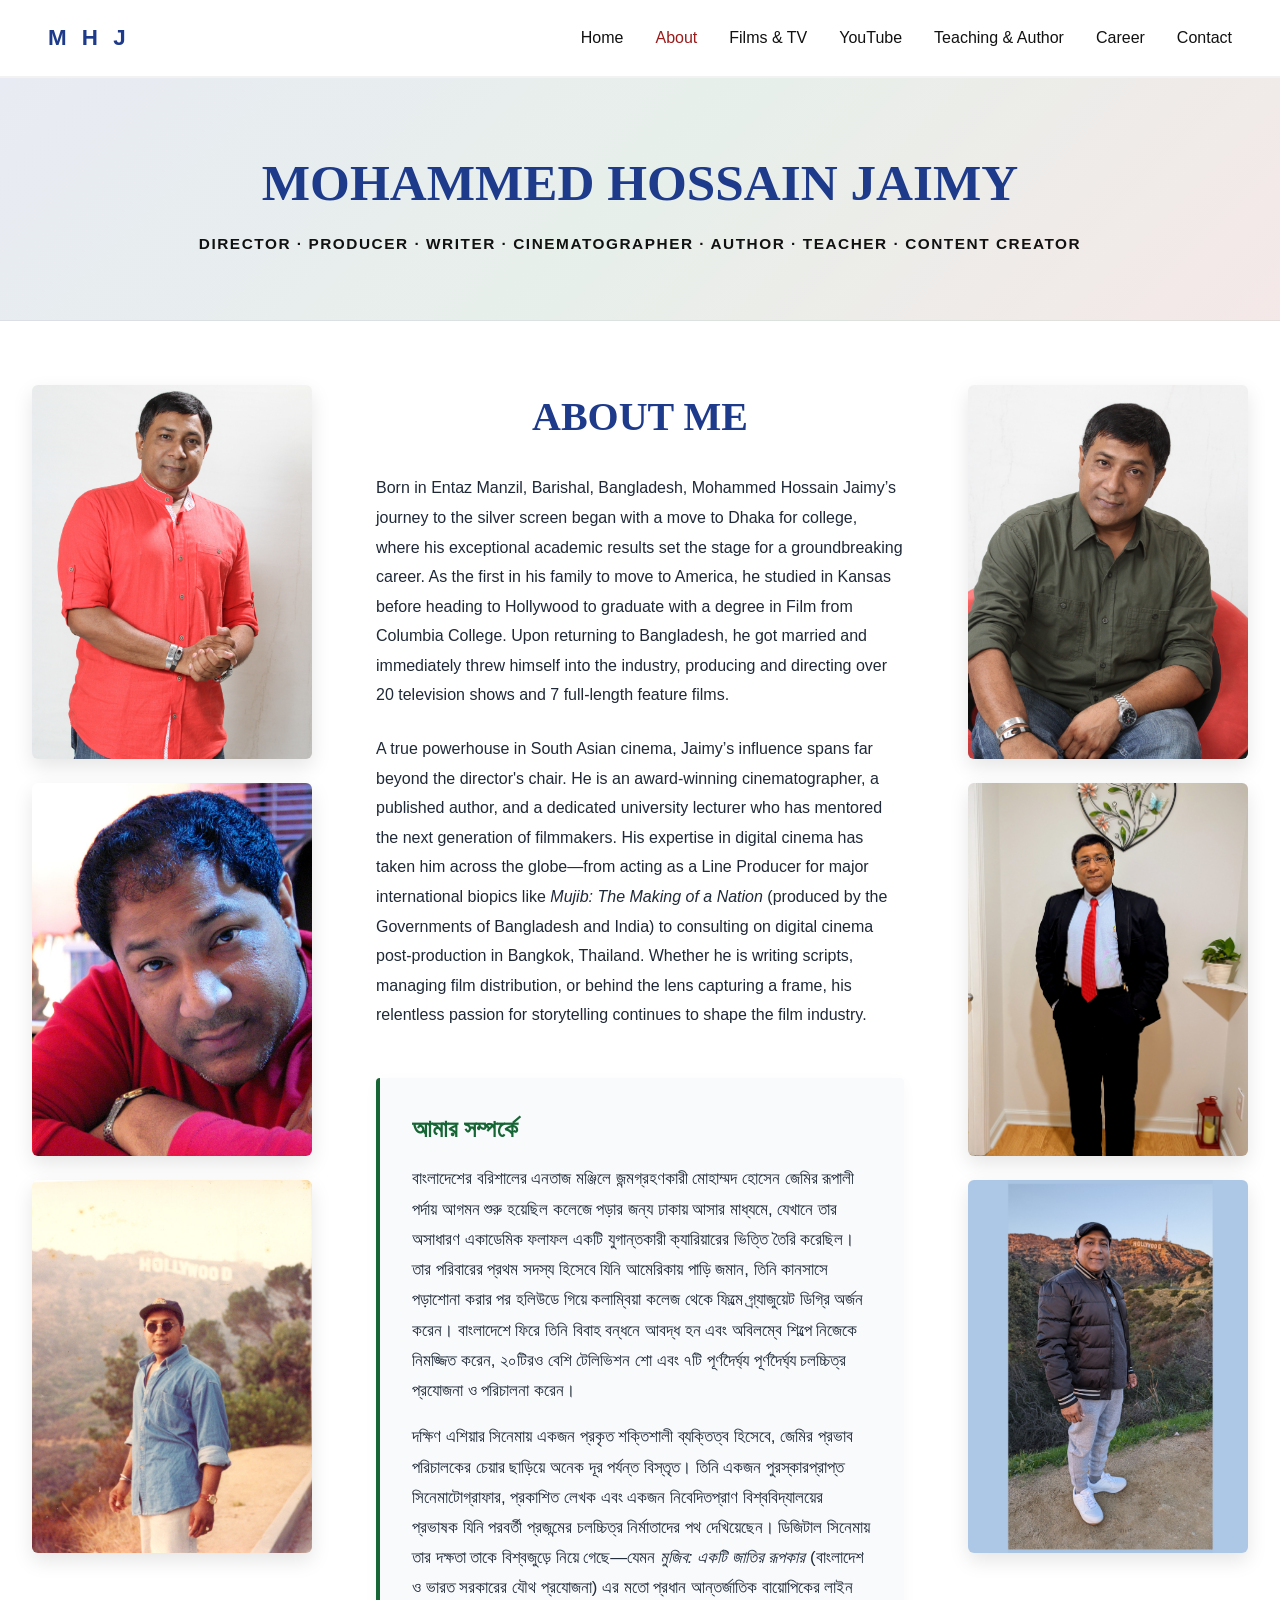
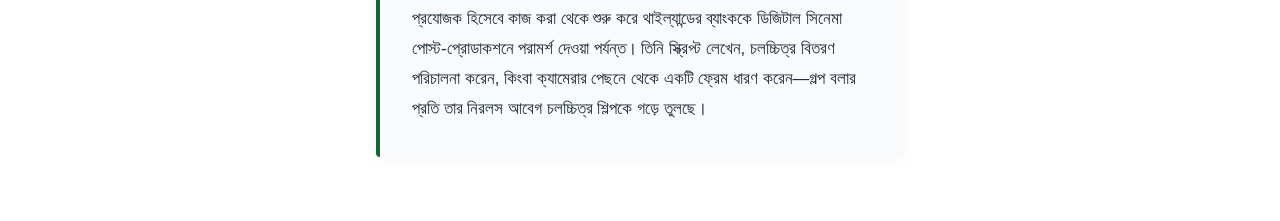
==== commit 5fa18901: "last fix before gift" ====
--- a/about.html
+++ b/about.html
@@ -9,8 +9,9 @@
 <body>
 
   <!-- ================= NAVBAR ================= -->
-  <nav class="navbar">
+    <nav class="navbar">
     <a href="index.html" class="logo">M H J</a>
+    <button class="hamburger" aria-label="Toggle navigation" onclick="document.querySelector('.navbar').classList.toggle('menu-open'); this.innerHTML = this.innerHTML === '☰' ? '✕' : '☰';">☰</button>
     <ul class="nav-links">
       <li><a href="index.html">Home</a></li>
       <li><a href="about.html" class="active">About</a></li>
@@ -35,8 +36,8 @@
       
       <!-- Left Column: 3 Stacked Images -->
       <div class="about-col-images">
-        <img src="images/about1.jpg" alt="Mohammed Hossain Jaimy" />
-        <img src="images/about2.jpg" alt="Mohammed Hossain Jaimy" />
+        <img src="images/portrait3.jpg" alt="Mohammed Hossain Jaimy" />
+        <img src="images/about1.JPG" alt="Mohammed Hossain Jaimy" />
         <img src="images/new1.jpg" alt="Mohammed Hossain Jaimy" />
       </div>
 
@@ -66,7 +67,7 @@
 
       <!-- Right Column: 3 Stacked Images -->
       <div class="about-col-images">
-        <img src="images/portrait3.jpg" alt="Mohammed Hossain Jaimy" />
+        <img src="images/about2.JPG" alt="Mohammed Hossain Jaimy" />
         <img src="images/portrait4.jpg" alt="Mohammed Hossain Jaimy" />
         <img src="images/new2.jpg" alt="Mohammed Hossain Jaimy" />
       </div>
--- a/style.css
+++ b/style.css
@@ -1,9 +1,5 @@
 /* ============ RESET & BASE ============ */
-* {
-  margin: 0;
-  padding: 0;
-  box-sizing: border-box;
-}
+* { margin: 0; padding: 0; box-sizing: border-box; }
 
 :root {
   --blue: #1e3a8a;
@@ -38,23 +34,12 @@
   z-index: 100;
 }
 
-.logo {
-  font-weight: 800;
-  font-size: 1.4rem;
-  letter-spacing: 0.2em;
-  color: var(--blue);
-}
-
-.nav-links {
-  display: flex;
-  gap: 2rem;
-  list-style: none;
-  font-size: 1rem; 
-  font-weight: 500;
-}
-
+.logo { font-weight: 800; font-size: 1.4rem; letter-spacing: 0.2em; color: var(--blue); }
+.nav-links { display: flex; gap: 2rem; list-style: none; font-size: 1rem; font-weight: 500; }
 .nav-links a { transition: color 0.2s; }
 .nav-links a:hover, .nav-links a.active { color: var(--red); }
+
+.hamburger { display: none; background: none; border: none; font-size: 2rem; color: var(--blue); cursor: pointer; padding: 0.5rem; z-index: 999; }
 
 /* ============ COLORFUL BACKGROUND (HOME) ============ */
 .hero, .reel-section {
@@ -65,73 +50,35 @@
     radial-gradient(at 50% 80%, rgba(153, 27, 27, 0.08) 0px, transparent 50%);
 }
 
-.hero {
-  padding: 2rem 2rem 0; 
-  position: relative;
-  overflow: hidden; 
-}
-
-.hero-name {
-  text-align: center;
-  margin-bottom: 2rem;
-}
-
+.hero { padding: 2rem 2rem 0; position: relative; overflow: hidden; }
+.hero-name { text-align: center; margin-bottom: 2rem; }
 .hero-name h1 {
   font-family: Georgia, 'Times New Roman', serif;
   font-size: clamp(2.5rem, 5vw, 4.5rem);
-  font-weight: 800;
-  letter-spacing: 0.01em;
-  color: var(--blue);
-  text-transform: uppercase;
-}
-
+  font-weight: 800; letter-spacing: 0.01em; color: var(--blue); text-transform: uppercase;
+}
+
+/* Align top */
 .hero-grid {
   display: grid;
   grid-template-columns: 1fr 1fr 1fr;
   gap: 3rem;
   max-width: 1200px;
   margin: 0 auto;
-  align-items: center;
-}
-
-.hero-portrait img {
-  width: 100%;
-  aspect-ratio: 3 / 4;
-  object-fit: cover;
-  border-radius: 6px;
-  box-shadow: 0 12px 30px rgba(0,0,0,0.15);
-}
-
-.hero-middle {
-  display: flex;
-  justify-content: center;
-}
-
-/* ============ TITLES LIST (SINGLE COLUMN) ============ */
+  align-items: start; 
+}
+
+.hero-portrait img { width: 100%; aspect-ratio: 3 / 4; object-fit: cover; border-radius: 6px; box-shadow: 0 12px 30px rgba(0,0,0,0.15); }
+.hero-middle { display: flex; justify-content: center; padding-top: 1rem; }
+
 .titles-list {
-  display: flex;
-  flex-direction: column; 
-  align-items: center;
-  list-style: none;
-  font-size: clamp(1rem, 1.4vw, 1.2rem); 
-  font-weight: 700;
-  letter-spacing: 0.1em;
-  text-transform: uppercase;
-  text-align: center;
-  width: 100%;
-}
-
-.titles-list li {
-  padding: 0.5rem 0;
-  border-bottom: 1px solid rgba(0,0,0,0.08);
-  width: 100%;
-}
-
-.titles-list li:last-child {
-  border-bottom: none;
-}
-
-/* Colors for the 12 items */
+  display: flex; flex-direction: column; align-items: center; list-style: none;
+  font-size: clamp(1rem, 1.4vw, 1.2rem); font-weight: 700; letter-spacing: 0.1em;
+  text-transform: uppercase; text-align: center; width: 100%;
+}
+.titles-list li { padding: 1rem 0; border-bottom: 1px solid rgba(0,0,0,0.08); width: 100%; }
+.titles-list li:last-child { border-bottom: none; }
+
 .titles-list li:nth-child(1) { color: var(--blue); }
 .titles-list li:nth-child(2) { color: var(--green); }
 .titles-list li:nth-child(3) { color: var(--red); }
@@ -145,31 +92,29 @@
 .titles-list li:nth-child(11) { color: var(--green); }
 .titles-list li:nth-child(12) { color: var(--red); }
 
-/* ============ MASSIVE BACKGROUND TYPOGRAPHY ============ */
 .bg-typography {
-  position: absolute;
-  top: 50%;
-  left: 50%;
-  transform: translate(-50%, -50%);
-  font-family: Georgia, 'Times New Roman', serif;
-  font-size: 25vw; 
-  font-weight: 900;
-  color: rgba(30, 58, 138, 0.04); 
-  z-index: 0;
-  pointer-events: none; 
-  white-space: nowrap;
-}
-
-.hero-name, .hero-grid {
-  position: relative;
-  z-index: 1;
-}
+  position: absolute; top: 50%; left: 50%; transform: translate(-50%, -50%);
+  font-family: Georgia, 'Times New Roman', serif; font-size: 25vw; font-weight: 900;
+  color: rgba(30, 58, 138, 0.04); z-index: 0; pointer-events: none; white-space: nowrap;
+}
+.hero-name, .hero-grid { position: relative; z-index: 1; }
 
 /* ============ VIDEO PLAYER ============ */
 .reel-section {
-  padding: 0 2rem 5rem; 
+  padding: 4rem 2rem 5rem; 
   display: flex;
-  justify-content: center;
+  flex-direction: column;
+  align-items: center;
+}
+
+.reel-title {
+  font-family: Georgia, 'Times New Roman', serif;
+  font-size: 2.5rem;
+  color: var(--blue);
+  text-transform: uppercase;
+  margin-bottom: 2rem;
+  text-align: center;
+  letter-spacing: 0.05em;
 }
 
 .video-container {
@@ -181,932 +126,217 @@
   background: var(--black);
 }
 
-.video-container video {
-  width: 100%;
-  display: block;
-  aspect-ratio: 16 / 9;
-  object-fit: cover;
-}
+.video-container video { width: 100%; display: block; aspect-ratio: 16 / 9; object-fit: cover; }
 
 /* ============ HOME BOTTOM FEATURE ============ */
 .home-bottom-feature {
-  display: grid;
-  grid-template-columns: 1fr 1fr 1fr; 
-  gap: 2rem;
-  align-items: center;
-  padding: 4rem 2rem;
-  max-width: 1400px;
-  margin: 0 auto;
-  background: var(--white);
-}
-
-.feature-image img {
-  width: 100%;
-  aspect-ratio: 3 / 4;
-  object-fit: cover;
-  border-radius: 6px;
-  box-shadow: 0 12px 30px rgba(0,0,0,0.1);
-}
-
-.feature-text {
-  text-align: center;
-}
-
-.feature-text h2 {
-  font-family: Georgia, 'Times New Roman', serif;
-  font-size: 2.5rem;
-  color: var(--blue);
-  text-transform: uppercase;
-}
-
-/* ============ GLOBAL PAGE HEADER ============ */
+  display: grid; grid-template-columns: 1fr 1fr 1fr; gap: 2rem;
+  align-items: center; padding: 4rem 2rem; max-width: 1400px; margin: 0 auto; background: var(--white);
+}
+.feature-image img { width: 100%; aspect-ratio: 3 / 4; object-fit: cover; border-radius: 6px; box-shadow: 0 12px 30px rgba(0,0,0,0.1); }
+
+/* ============ GLOBAL PAGE HEADER (COLORFUL MIX) ============ */
 .page-header {
-  text-align: center;
-  padding: 3rem 2rem;
-  background-color: #f8fafc;
-  background-image: radial-gradient(at 50% 0%, rgba(30, 58, 138, 0.08) 0px, transparent 60%);
+  text-align: center; 
+  padding: 4rem 2rem; 
+  /* The colorful gradient mix */
+  background: linear-gradient(135deg, rgba(30, 58, 138, 0.1) 0%, rgba(22, 101, 52, 0.1) 50%, rgba(153, 27, 27, 0.1) 100%);
   border-bottom: 1px solid rgba(0,0,0,0.05);
 }
-
-.page-header h1 {
-  font-family: Georgia, 'Times New Roman', serif;
-  font-size: clamp(2rem, 4vw, 3.5rem);
-  font-weight: 800;
-  color: var(--blue);
-  text-transform: uppercase;
-  margin-bottom: 0.5rem;
-}
-
-.page-header p {
-  font-size: clamp(0.9rem, 1.2vw, 1.05rem);
-  letter-spacing: 0.1em;
-  text-transform: uppercase;
-  color: var(--black);
-  font-weight: 600;
+.page-header h1 { 
+  font-family: Georgia, 'Times New Roman', serif; 
+  font-size: clamp(2rem, 4vw, 3.5rem); 
+  font-weight: 800; 
+  color: var(--blue); 
+  text-transform: uppercase; 
+  margin-bottom: 0.5rem; 
+}
+.page-header p { 
+  font-size: clamp(0.9rem, 1.2vw, 1.05rem); 
+  letter-spacing: 0.1em; 
+  text-transform: uppercase; 
+  color: var(--black); 
+  font-weight: 600; 
 }
 
 /* ============ PAGE LOAD ANIMATION ============ */
-@keyframes slideDownFade {
-  from { opacity: 0; transform: translateY(-20px); }
-  to { opacity: 1; transform: translateY(0); }
-}
-
-.fade-in-down {
-  animation: slideDownFade 0.6s ease-out forwards;
-}
+@keyframes slideDownFade { from { opacity: 0; transform: translateY(-20px); } to { opacity: 1; transform: translateY(0); } }
+.fade-in-down { animation: slideDownFade 0.6s ease-out forwards; }
 
 /* ============ ABOUT PAGE ============ */
-.about-main {
-  padding: 4rem 2rem;
-  max-width: 1400px;
-  margin: 0 auto;
-}
-
-.about-layout {
-  display: grid;
-  grid-template-columns: 1fr 2fr 1fr;
-  gap: 3rem;
-  align-items: start;
-}
-
-.about-col-images {
-  display: flex;
-  flex-direction: column;
-  gap: 1.5rem; /* The new gap between images */
-}
-
-.about-col-images img {
-  width: 100%;
-  aspect-ratio: 3 / 4;
-  object-fit: cover;
-  display: block;
-  border-radius: 6px;
-  box-shadow: 0 8px 20px rgba(0,0,0,0.1);
-}
-
-.about-text {
-  text-align: left;
-  padding: 0 1rem;
-}
-
-.about-text h2 {
-  font-family: Georgia, 'Times New Roman', serif;
-  font-size: 2.5rem;
-  color: var(--blue);
-  margin-bottom: 1.5rem;
-  text-transform: uppercase;
-  text-align: center;
-}
-
-.about-text p {
-  font-size: clamp(1rem, 1.2vw, 1.1rem);
-  line-height: 1.85;
-  color: #1f2937;
-  margin-bottom: 1.5rem;
-}
-
-/* The Bengali Translation Box */
-.bengali-box {
-  margin-top: 3rem;
-  padding: 2rem;
-  background-color: #f8fafc;
-  border-left: 4px solid var(--green);
-  border-radius: 4px;
-  box-shadow: 0 4px 15px rgba(0,0,0,0.03);
-}
-
-.bengali-box h3 {
-  font-family: 'Georgia', serif;
-  font-size: 1.5rem;
-  color: var(--green);
-  margin-bottom: 1rem;
-}
-
-.bengali-box p {
-  font-size: 1.05rem;
-  line-height: 1.8;
-  color: #1f2937;
-  margin-bottom: 1rem;
-}
-
-.bengali-box p:last-child {
-  margin-bottom: 0;
-}
+.about-main { padding: 4rem 2rem; max-width: 1400px; margin: 0 auto; }
+.about-layout { display: grid; grid-template-columns: 1fr 2fr 1fr; gap: 3rem; align-items: start; }
+.about-col-images { display: flex; flex-direction: column; gap: 1.5rem; }
+.about-col-images img { width: 100%; aspect-ratio: 3 / 4; object-fit: cover; display: block; border-radius: 6px; box-shadow: 0 8px 20px rgba(0,0,0,0.1); }
+.about-text { text-align: left; padding: 0 1rem; }
+.about-text h2 { font-family: Georgia, 'Times New Roman', serif; font-size: 2.5rem; color: var(--blue); margin-bottom: 1.5rem; text-transform: uppercase; text-align: center; }
+.about-text p { font-size: clamp(1rem, 1.2vw, 1.1rem); line-height: 1.85; color: #1f2937; margin-bottom: 1.5rem; }
+
+.bengali-box { margin-top: 3rem; padding: 2rem; background-color: #f8fafc; border-left: 4px solid var(--green); border-radius: 4px; box-shadow: 0 4px 15px rgba(0,0,0,0.03); }
+.bengali-box h3 { font-family: 'Georgia', serif; font-size: 1.5rem; color: var(--green); margin-bottom: 1rem; }
+.bengali-box p { font-size: 1.05rem; line-height: 1.8; color: #1f2937; margin-bottom: 1rem; }
+.bengali-box p:last-child { margin-bottom: 0; }
 
 /* ============ CONTACT PAGE ============ */
-.contact-main {
-  padding: 5rem 2rem;
-  max-width: 1200px;
-  margin: 0 auto;
-}
-
-.contact-layout {
-  display: grid;
-  grid-template-columns: 1fr 1.2fr;
-  gap: 5rem;
-}
-
-.contact-info h2 {
-  font-family: Georgia, 'Times New Roman', serif;
-  font-size: 2.2rem;
-  color: var(--blue);
-  margin-bottom: 2rem;
-  text-transform: uppercase;
-}
-
+.contact-main { padding: 5rem 2rem; max-width: 1200px; margin: 0 auto; }
+.contact-layout { display: grid; grid-template-columns: 1fr 1.2fr; gap: 5rem; }
+.contact-info h2 { font-family: Georgia, 'Times New Roman', serif; font-size: 2.2rem; color: var(--blue); margin-bottom: 2rem; text-transform: uppercase; }
 .contact-block { margin-bottom: 2rem; }
-
-.contact-block h3 {
-  font-size: 0.85rem;
-  letter-spacing: 0.1em;
-  text-transform: uppercase;
-  color: var(--grey);
-  margin-bottom: 0.5rem;
-}
-
-.contact-block p, .contact-block a {
-  font-size: 1.1rem;
-  color: var(--black);
-  font-weight: 500;
-}
-
+.contact-block h3 { font-size: 0.85rem; letter-spacing: 0.1em; text-transform: uppercase; color: var(--grey); margin-bottom: 0.5rem; }
+.contact-block p, .contact-block a { font-size: 1.1rem; color: var(--black); font-weight: 500; }
 .contact-block a { color: var(--blue); transition: color 0.2s; }
 .contact-block a:hover { color: var(--red); }
 
-.contact-socials {
-  display: flex;
-  flex-wrap: wrap;
-  gap: 1rem;
-  margin-top: 3rem;
-}
-
-.contact-socials a {
-  padding: 0.6rem 1.2rem;
-  background: #f8fafc;
-  border: 1px solid var(--border);
-  border-radius: 4px;
-  font-size: 0.85rem;
-  font-weight: 600;
-  text-transform: uppercase;
-  letter-spacing: 0.05em;
-  transition: all 0.2s;
-}
-
-.contact-socials a:hover {
-  background: var(--blue);
-  color: var(--white);
-  border-color: var(--blue);
-}
-
-.contact-form-container h2 {
-  font-family: Georgia, 'Times New Roman', serif;
-  font-size: 2.2rem;
-  color: var(--blue);
-  margin-bottom: 2rem;
-  text-transform: uppercase;
-}
-
-.contact-form {
-  display: flex;
-  flex-direction: column;
-  gap: 1.5rem;
-}
-
-.form-group { display: flex; flex-direction: column; gap: 0.5rem; }
-
-.form-group label {
-  font-size: 0.85rem;
-  font-weight: 600;
-  text-transform: uppercase;
-  letter-spacing: 0.05em;
-  color: var(--black);
-}
-
-.form-group input, 
-.form-group select, 
-.form-group textarea {
-  width: 100%;
-  padding: 0.8rem 1rem;
-  border: 1px solid var(--border);
-  border-radius: 4px;
-  font-family: inherit;
-  font-size: 1rem;
-  background: #f8fafc;
-  transition: border-color 0.2s;
-}
-
-.form-group input:focus, 
-.form-group select:focus, 
-.form-group textarea:focus {
-  outline: none;
-  border-color: var(--blue);
-  background: var(--white);
-}
-
-.btn-submit {
-  background: var(--red);
-  color: var(--white);
-  border: none;
-  padding: 1rem 2rem;
-  font-size: 1rem;
-  font-weight: 600;
-  text-transform: uppercase;
-  letter-spacing: 0.1em;
-  border-radius: 4px;
-  cursor: pointer;
-  transition: background 0.2s;
-  margin-top: 1rem;
-}
-
-.btn-submit:hover { background: #7f1d1d; }
+.contact-socials { display: flex; flex-wrap: wrap; gap: 1rem; margin-top: 3rem; }
+.contact-socials a { padding: 0.6rem 1.2rem; background: #f8fafc; border: 1px solid var(--border); border-radius: 4px; font-size: 0.85rem; font-weight: 600; text-transform: uppercase; letter-spacing: 0.05em; transition: all 0.2s; }
+.contact-socials a:hover { background: var(--blue); color: var(--white); border-color: var(--blue); }
+
+.contact-cta { display: flex; flex-direction: column; justify-content: center; background-color: #f8fafc; padding: 4rem 3rem; border-radius: 8px; border-top: 4px solid var(--red); box-shadow: 0 10px 30px rgba(0,0,0,0.05); }
+.contact-cta h2 { font-family: Georgia, 'Times New Roman', serif; font-size: 2.2rem; color: var(--blue); margin-bottom: 1.5rem; text-transform: uppercase; }
+.cta-text { font-size: 1.1rem; line-height: 1.8; color: var(--grey); margin-bottom: 2.5rem; }
+
+.btn-primary-email { display: inline-block; background: var(--red); color: var(--white); padding: 1rem 2rem; font-size: 1rem; font-weight: 600; text-transform: uppercase; letter-spacing: 0.1em; border-radius: 4px; text-align: center; transition: background 0.2s, transform 0.2s; }
+.btn-primary-email:hover { background: #7f1d1d; transform: translateY(-2px); }
+
+.cta-image-wrap { width: 100%; margin-bottom: 2rem; border-radius: 6px; overflow: hidden; box-shadow: 0 10px 25px rgba(0,0,0,0.15); }
+.cta-image-wrap img { width: 100%; aspect-ratio: 16 / 9; object-fit: cover; display: block; transition: transform 0.3s ease; }
+.cta-image-wrap:hover img { transform: scale(1.03); }
 
 /* ============ YOUTUBE PAGE ============ */
-.youtube-main {
-  padding: 4rem 2rem;
-  max-width: 1200px;
-  margin: 0 auto;
-}
-
-.yt-banner {
-  background-color: #f8fafc;
-  background-image: radial-gradient(at 100% 0%, rgba(153, 27, 27, 0.1) 0px, transparent 50%);
-  border: 1px solid var(--border);
-  border-radius: 8px;
-  padding: 3rem;
-  display: flex;
-  justify-content: space-between;
-  align-items: center;
-  margin-bottom: 4rem;
-}
-
-.yt-banner h2 {
-  font-family: Georgia, 'Times New Roman', serif;
-  font-size: 2rem;
-  color: var(--red);
-  margin-bottom: 0.5rem;
-}
-
-.yt-banner p { color: var(--grey); font-size: 1.1rem; }
-
-.btn-yt-subscribe {
-  background: var(--red);
-  color: var(--white);
-  padding: 1rem 2rem;
-  border-radius: 4px;
-  font-weight: 600;
-  letter-spacing: 0.1em;
-  text-transform: uppercase;
-  transition: background 0.2s;
-  white-space: nowrap;
-}
-
+.youtube-main { padding: 4rem 2rem; max-width: 1200px; margin: 0 auto; }
+.yt-banner { background-color: #f8fafc; background-image: radial-gradient(at 100% 0%, rgba(153, 27, 27, 0.1) 0px, transparent 50%); border: 1px solid var(--border); border-radius: 8px; padding: 2.5rem 3rem; display: flex; align-items: center; gap: 2.5rem; margin-bottom: 4rem; }
+.yt-logo-wrap { flex-shrink: 0; }
+.yt-logo-wrap img { width: 120px; height: 120px; object-fit: contain; background: var(--white); border-radius: 50%; padding: 0.5rem; box-shadow: 0 10px 25px rgba(0,0,0,0.1); }
+.yt-banner-text { flex: 1; }
+.yt-banner-text h2 { font-family: Georgia, 'Times New Roman', serif; font-size: 2rem; color: var(--red); margin-bottom: 0.5rem; }
+.yt-banner-text p { color: var(--grey); font-size: 1.1rem; }
+.btn-yt-subscribe { background: var(--red); color: var(--white); padding: 1rem 2rem; border-radius: 4px; font-weight: 600; letter-spacing: 0.1em; text-transform: uppercase; transition: background 0.2s; white-space: nowrap; }
 .btn-yt-subscribe:hover { background: #7f1d1d; }
 
-.yt-grid {
-  display: grid;
-  grid-template-columns: repeat(auto-fill, minmax(320px, 1fr));
-  gap: 2.5rem;
-}
-
+.yt-grid { display: grid; grid-template-columns: repeat(auto-fill, minmax(320px, 1fr)); gap: 2.5rem; }
 .yt-card { display: flex; flex-direction: column; gap: 1rem; }
-
-.yt-thumbnail {
-  position: relative;
-  width: 100%;
-  aspect-ratio: 16 / 9;
-  border-radius: 8px;
-  overflow: hidden;
-  box-shadow: 0 10px 25px rgba(0,0,0,0.1);
-  background: var(--black);
-}
-
-.yt-thumbnail img {
-  width: 100%;
-  height: 100%;
-  object-fit: cover;
-  transition: transform 0.3s ease;
-}
-
+.yt-thumbnail { position: relative; width: 100%; aspect-ratio: 16 / 9; border-radius: 8px; overflow: hidden; box-shadow: 0 10px 25px rgba(0,0,0,0.1); background: var(--black); }
+.yt-thumbnail img { width: 100%; height: 100%; object-fit: cover; transition: transform 0.3s ease; }
 .yt-thumbnail:hover img { transform: scale(1.05); }
-
-.yt-play-btn {
-  position: absolute;
-  top: 50%;
-  left: 50%;
-  transform: translate(-50%, -50%);
-  background: rgba(0, 0, 0, 0.7);
-  color: var(--white);
-  width: 60px;
-  height: 60px;
-  display: flex;
-  align-items: center;
-  justify-content: center;
-  border-radius: 50%;
-  font-size: 1.5rem;
-  padding-left: 5px; 
-  transition: background 0.2s, transform 0.2s;
-}
-
-.yt-thumbnail:hover .yt-play-btn {
-  background: var(--red);
-  transform: translate(-50%, -50%) scale(1.1);
-}
-
-.yt-title {
-  font-size: 1.1rem;
-  font-weight: 600;
-  line-height: 1.4;
-  color: var(--black);
-}
+.yt-play-btn { position: absolute; top: 50%; left: 50%; transform: translate(-50%, -50%); background: rgba(0, 0, 0, 0.7); color: var(--white); width: 60px; height: 60px; display: flex; align-items: center; justify-content: center; border-radius: 50%; font-size: 1.5rem; padding-left: 5px; transition: background 0.2s, transform 0.2s; }
+.yt-thumbnail:hover .yt-play-btn { background: var(--red); transform: translate(-50%, -50%) scale(1.1); }
+.yt-title { font-size: 1.1rem; font-weight: 600; line-height: 1.4; color: var(--black); }
 
 /* ============ CAREER PAGE ============ */
-.career-main {
-  padding: 4rem 2rem;
-  max-width: 1100px;
-  margin: 0 auto;
-}
-
-.award-highlight {
-  display: flex;
-  align-items: center;
-  gap: 2rem;
-  background-color: #f8fafc;
-  background-image: radial-gradient(at 0% 0%, rgba(30, 58, 138, 0.08) 0px, transparent 50%);
-  border: 1px solid var(--border);
-  border-left: 6px solid var(--blue);
-  padding: 3rem;
-  border-radius: 8px;
-  margin-bottom: 4rem;
-}
-
+.career-main { padding: 4rem 2rem; max-width: 1100px; margin: 0 auto; }
+.award-highlight { display: flex; align-items: center; gap: 2rem; background-color: #f8fafc; background-image: radial-gradient(at 0% 0%, rgba(30, 58, 138, 0.08) 0px, transparent 50%); border: 1px solid var(--border); border-left: 6px solid var(--blue); padding: 3rem; border-radius: 8px; margin-bottom: 4rem; }
 .award-icon { font-size: 4rem; }
-
-.award-highlight-text h2 {
-  font-family: Georgia, 'Times New Roman', serif;
-  font-size: 2rem;
-  color: var(--blue);
-  margin-bottom: 0.5rem;
-}
-
-.award-year {
-  color: var(--red);
-  font-weight: 700;
-  text-transform: uppercase;
-  letter-spacing: 0.1em;
-  margin-bottom: 1rem;
-}
-
-.award-highlight-text p:last-child {
-  color: var(--grey);
-  font-size: 1.1rem;
-}
-
-.career-gallery {
-  position: relative;
-  width: 100%;
-  margin-bottom: 6rem;
-  padding-right: 15%;
-  padding-bottom: 10%;
-}
-
-.gallery-landscape img {
-  width: 100%;
-  border-radius: 8px;
-  box-shadow: 0 15px 35px rgba(0,0,0,0.15);
-  object-fit: cover;
-}
-
-.gallery-portrait {
-  position: absolute;
-  bottom: 0;
-  right: 0;
-  width: 35%; 
-  max-width: 300px;
-}
-
-.gallery-portrait img {
-  width: 100%;
-  border-radius: 8px;
-  border: 8px solid var(--white); 
-  box-shadow: 0 15px 35px rgba(0,0,0,0.25);
-  object-fit: cover;
-}
-
-.awards-list-section h2,
-.works-section h2 {
-  font-family: Georgia, 'Times New Roman', serif;
-  font-size: 2rem;
-  color: var(--blue);
-  margin-bottom: 2rem;
-  border-bottom: 2px solid var(--border);
-  padding-bottom: 1rem;
-}
-
-.award-list-grid {
-  display: grid;
-  grid-template-columns: 1fr 1fr;
-  gap: 1.5rem;
-  margin-bottom: 6rem; 
-}
-
-.award-item {
-  padding: 2rem;
-  border-radius: 8px;
-  background: var(--white);
-  border: 1px solid var(--border);
-  border-left-width: 6px;
-  box-shadow: 0 4px 15px rgba(0,0,0,0.05);
-  transition: transform 0.3s;
-}
-
+.award-highlight-text h2 { font-family: Georgia, 'Times New Roman', serif; font-size: 2rem; color: var(--blue); margin-bottom: 0.5rem; }
+.award-year { color: var(--red); font-weight: 700; text-transform: uppercase; letter-spacing: 0.1em; margin-bottom: 1rem; }
+.award-highlight-text p:last-child { color: var(--grey); font-size: 1.1rem; }
+
+.career-gallery { position: relative; width: 100%; margin-bottom: 6rem; padding-right: 15%; padding-bottom: 10%; }
+.gallery-landscape img { width: 100%; border-radius: 8px; box-shadow: 0 15px 35px rgba(0,0,0,0.15); object-fit: cover; }
+.gallery-portrait { position: absolute; bottom: 0; right: 0; width: 35%; max-width: 300px; }
+.gallery-portrait img { width: 100%; border-radius: 8px; border: 8px solid var(--white); box-shadow: 0 15px 35px rgba(0,0,0,0.25); object-fit: cover; }
+
+.awards-list-section h2, .works-section h2 { font-family: Georgia, 'Times New Roman', serif; font-size: 2rem; color: var(--blue); margin-bottom: 2rem; border-bottom: 2px solid var(--border); padding-bottom: 1rem; }
+.award-list-grid { display: grid; grid-template-columns: 1fr 1fr; gap: 1.5rem; margin-bottom: 6rem; }
+.award-item { padding: 2rem; border-radius: 8px; background: var(--white); border: 1px solid var(--border); border-left-width: 6px; box-shadow: 0 4px 15px rgba(0,0,0,0.05); transition: transform 0.3s; }
 .award-item:hover { transform: translateY(-5px); }
-
-.award-item h3 {
-  font-size: 1.2rem;
-  color: var(--black);
-  margin-bottom: 0.5rem;
-  line-height: 1.4;
-}
-
-.award-meta {
-  color: var(--grey);
-  font-size: 0.85rem;
-  text-transform: uppercase;
-  letter-spacing: 0.05em;
-  font-weight: 700;
-}
-
+.award-item h3 { font-size: 1.2rem; color: var(--black); margin-bottom: 0.5rem; line-height: 1.4; }
+.award-meta { color: var(--grey); font-size: 0.85rem; text-transform: uppercase; letter-spacing: 0.05em; font-weight: 700; }
 .award-item.color-blue { border-left-color: var(--blue); }
 .award-item.color-green { border-left-color: var(--green); }
 .award-item.color-red { border-left-color: var(--red); }
-
 .wide-item { grid-column: 1 / -1; }
-
-.gradient-bg {
-  background: linear-gradient(135deg, #f8fafc 0%, #eef2ff 100%);
-  border-left-color: var(--blue);
-}
-
-.work-list {
-  display: flex;
-  flex-direction: column;
-}
-
-.work-item {
-  display: grid;
-  grid-template-columns: 1fr 1fr;
-  gap: 2rem;
-  padding: 1.5rem 0;
-  border-bottom: 1px solid var(--border);
-}
-
-.work-title h3 {
-  font-size: 1.3rem;
-  color: var(--black);
-  margin-bottom: 0.25rem;
-}
-
-.work-title p {
-  color: var(--red);
-  font-weight: 700;
-  text-transform: uppercase;
-  font-size: 0.85rem;
-  letter-spacing: 0.05em;
-}
-
+.gradient-bg { background: linear-gradient(135deg, #f8fafc 0%, #eef2ff 100%); border-left-color: var(--blue); }
+
+.work-list { display: flex; flex-direction: column; }
+.work-item { display: grid; grid-template-columns: 1fr 1fr; gap: 2rem; padding: 1.5rem 0; border-bottom: 1px solid var(--border); }
+.work-title h3 { font-size: 1.3rem; color: var(--black); margin-bottom: 0.25rem; }
+.work-title p { color: var(--red); font-weight: 700; text-transform: uppercase; font-size: 0.85rem; letter-spacing: 0.05em; }
 .work-meta { text-align: right; }
-
-.work-meta span {
-  display: block;
-  font-weight: 700;
-  color: var(--blue);
-  margin-bottom: 0.25rem;
-}
-
-.work-meta p {
-  color: var(--grey);
-  font-size: 0.95rem;
-}
+.work-meta span { display: block; font-weight: 700; color: var(--blue); margin-bottom: 0.25rem; }
+.work-meta p { color: var(--grey); font-size: 0.95rem; }
 
 /* ============ TEACHING & AUTHOR PAGE ============ */
-.teaching-main {
-  padding: 4rem 2rem;
-  max-width: 1100px;
-  margin: 0 auto;
-}
-
-.author-section {
-  display: grid;
-  grid-template-columns: 1.2fr 1fr;
-  gap: 4rem;
-  align-items: center;
-  margin-bottom: 4rem;
-}
-
-.author-content h2 {
-  font-family: Georgia, 'Times New Roman', serif;
-  font-size: 2.5rem;
-  color: var(--blue);
-  margin-bottom: 1rem;
-}
-
-.intro-text {
-  font-size: 1.1rem;
-  color: var(--grey);
-  margin-bottom: 2.5rem;
-  line-height: 1.6;
-}
-
-.book-list {
-  display: flex;
-  flex-direction: column;
-  gap: 1.5rem;
-}
-
-.book-card {
-  display: flex;
-  gap: 1.5rem;
-  background: #f8fafc;
-  padding: 1.5rem;
-  border-radius: 8px;
-  border-left: 4px solid var(--green);
-  box-shadow: 0 4px 15px rgba(0,0,0,0.03);
-}
-
+.teaching-main { padding: 4rem 2rem; max-width: 1100px; margin: 0 auto; }
+.author-section { display: grid; grid-template-columns: 1.2fr 1fr; gap: 4rem; align-items: center; margin-bottom: 4rem; }
+.author-content h2 { font-family: Georgia, 'Times New Roman', serif; font-size: 2.5rem; color: var(--blue); margin-bottom: 1rem; }
+.intro-text { font-size: 1.1rem; color: var(--grey); margin-bottom: 2.5rem; line-height: 1.6; }
+.book-list { display: flex; flex-direction: column; gap: 1.5rem; }
+.book-card { display: flex; gap: 1.5rem; background: #f8fafc; padding: 1.5rem; border-radius: 8px; border-left: 4px solid var(--green); box-shadow: 0 4px 15px rgba(0,0,0,0.03); }
 .book-icon { font-size: 2rem; }
-
-.book-card h3 {
-  font-size: 1.2rem;
-  color: var(--black);
-  margin-bottom: 0.25rem;
-}
-
-.book-card p {
-  font-size: 0.9rem;
-  color: var(--red);
-  text-transform: uppercase;
-  font-weight: 700;
-  letter-spacing: 0.05em;
-  margin-bottom: 0.5rem;
-}
-
-.book-card .book-desc {
-  font-size: 0.95rem;
-  color: var(--grey);
-  text-transform: none;
-  font-weight: 400;
-  letter-spacing: 0;
-  line-height: 1.5;
-}
-
-.author-image-wrap {
-  padding: 1rem;
-  background: var(--white);
-  border: 1px solid var(--border);
-  border-radius: 8px;
-  box-shadow: 10px 10px 0px rgba(30, 58, 138, 0.1); 
-}
-
-.author-img {
-  width: 100%;
-  aspect-ratio: 4 / 5;
-  object-fit: cover;
-  border-radius: 4px;
-}
-
-.section-divider {
-  border: none;
-  height: 1px;
-  background: var(--border);
-  margin: 5rem 0;
-}
-
-.educator-header {
-  text-align: center;
-  max-width: 800px;
-  margin: 0 auto 4rem;
-}
-
-.educator-header h2 {
-  font-family: Georgia, 'Times New Roman', serif;
-  font-size: 2.5rem;
-  color: var(--blue);
-  margin-bottom: 1rem;
-}
-
-.educator-layout {
-  display: grid;
-  grid-template-columns: 1.5fr 1fr;
-  gap: 4rem;
-  align-items: start;
-}
-
-.teaching-timeline {
-  display: flex;
-  flex-direction: column;
-  gap: 2.5rem;
-}
-
+.book-card h3 { font-size: 1.2rem; color: var(--black); margin-bottom: 0.25rem; }
+.book-card p { font-size: 0.9rem; color: var(--red); text-transform: uppercase; font-weight: 700; letter-spacing: 0.05em; margin-bottom: 0.5rem; }
+.book-card .book-desc { font-size: 0.95rem; color: var(--grey); text-transform: none; font-weight: 400; letter-spacing: 0; line-height: 1.5; }
+.author-image-wrap { padding: 1rem; background: var(--white); border: 1px solid var(--border); border-radius: 8px; box-shadow: 10px 10px 0px rgba(30, 58, 138, 0.1); }
+.author-img { width: 100%; aspect-ratio: 4 / 5; object-fit: cover; border-radius: 4px; }
+
+.section-divider { border: none; height: 1px; background: var(--border); margin: 5rem 0; }
+.educator-header { text-align: center; max-width: 800px; margin: 0 auto 4rem; }
+.educator-header h2 { font-family: Georgia, 'Times New Roman', serif; font-size: 2.5rem; color: var(--blue); margin-bottom: 1rem; }
+.educator-layout { display: grid; grid-template-columns: 1.5fr 1fr; gap: 4rem; align-items: start; }
+.teaching-timeline { display: flex; flex-direction: column; gap: 2.5rem; }
 .timeline-item { display: flex; gap: 1.5rem; }
-
-.timeline-date {
-  min-width: 100px;
-  font-weight: 700;
-  color: var(--red);
-  font-size: 1.1rem;
-  padding-top: 0.25rem;
-}
-
-.timeline-content h3 {
-  font-size: 1.3rem;
-  color: var(--black);
-  margin-bottom: 0.25rem;
-}
-
-.institution {
-  color: var(--blue);
-  font-weight: 600;
-  margin-bottom: 0.75rem;
-}
-
-.timeline-content ul {
-  list-style-type: disc;
-  padding-left: 1.2rem;
-  color: var(--grey);
-  font-size: 0.95rem;
-  line-height: 1.6;
-}
-
+.timeline-date { min-width: 100px; font-weight: 700; color: var(--red); font-size: 1.1rem; padding-top: 0.25rem; }
+.timeline-content h3 { font-size: 1.3rem; color: var(--black); margin-bottom: 0.25rem; }
+.institution { color: var(--blue); font-weight: 600; margin-bottom: 0.75rem; }
+.timeline-content ul { list-style-type: disc; padding-left: 1.2rem; color: var(--grey); font-size: 0.95rem; line-height: 1.6; }
 .timeline-content li { margin-bottom: 0.5rem; }
-
-.educator-image-wrap {
-  position: sticky;
-  top: 120px; 
-}
-
-.educator-img {
-  width: 100%;
-  aspect-ratio: 3 / 4;
-  object-fit: cover;
-  border-radius: 8px;
-  box-shadow: 0 20px 40px rgba(0,0,0,0.15);
-}
+.educator-image-wrap { position: sticky; top: 120px; }
+.educator-img { width: 100%; aspect-ratio: 3 / 4; object-fit: cover; border-radius: 8px; box-shadow: 0 20px 40px rgba(0,0,0,0.15); }
 
 /* ============ FILMS & TV PAGE ============ */
-.films-main {
-  padding: 4rem 2rem;
-  max-width: 1200px;
-  margin: 0 auto;
-}
-
-.section-title {
-  margin-bottom: 3rem;
-  text-align: center;
-}
-
-.section-title h2 {
-  font-family: Georgia, 'Times New Roman', serif;
-  font-size: 2.5rem;
-  color: var(--blue);
-  margin-bottom: 0.5rem;
-}
-
+.films-main { padding: 4rem 2rem; max-width: 1200px; margin: 0 auto; }
+.section-title { margin-bottom: 3rem; text-align: center; }
+.section-title h2 { font-family: Georgia, 'Times New Roman', serif; font-size: 2.5rem; color: var(--blue); margin-bottom: 0.5rem; }
 .section-title p { color: var(--grey); font-size: 1.1rem; }
-
-.movies-grid {
-  display: grid;
-  grid-template-columns: repeat(auto-fill, minmax(280px, 1fr));
-  gap: 3rem;
-  margin-bottom: 5rem;
-}
-
+.movies-grid { display: grid; grid-template-columns: repeat(auto-fill, minmax(280px, 1fr)); gap: 3rem; margin-bottom: 5rem; }
 .movie-card { display: flex; flex-direction: column; }
-
-.movie-card img {
-  width: 100%;
-  aspect-ratio: 2 / 3; 
-  object-fit: cover;
-  border-radius: 8px;
-  box-shadow: 0 10px 25px rgba(0,0,0,0.15);
-  margin-bottom: 1rem;
-  transition: transform 0.3s, box-shadow 0.3s;
-}
-
-.movie-card:hover img {
-  transform: translateY(-5px) scale(1.02);
-  box-shadow: 0 15px 35px rgba(0,0,0,0.25);
-}
-
-.movie-card h3 {
-  font-size: 1.3rem;
-  color: var(--black);
-  margin-bottom: 0.25rem;
-}
-
-.movie-year {
-  color: var(--red);
-  font-weight: 700;
-  font-size: 0.9rem;
-  margin-bottom: 0.5rem;
-}
-
-.movie-desc {
-  color: var(--grey);
-  font-size: 0.95rem;
-  line-height: 1.5;
-}
-
-.film-banner {
-  display: flex;
-  width: 100vw; 
-  position: relative;
-  left: 50%;
-  right: 50%;
-  margin-left: -50vw;
-  margin-right: -50vw;
-  margin-bottom: 5rem;
-  gap: 0; 
-}
-
-.film-banner img {
-  flex: 1; 
-  width: 33.333%;
-  height: 350px;
-  object-fit: cover;
-  border-radius: 0; 
-}
-
+.movie-card img { width: 100%; aspect-ratio: 2 / 3; object-fit: cover; border-radius: 8px; box-shadow: 0 10px 25px rgba(0,0,0,0.15); margin-bottom: 1rem; transition: transform 0.3s, box-shadow 0.3s; }
+.movie-card:hover img { transform: translateY(-5px) scale(1.02); box-shadow: 0 15px 35px rgba(0,0,0,0.25); }
+.movie-card h3 { font-size: 1.3rem; color: var(--black); margin-bottom: 0.25rem; }
+.movie-year { color: var(--red); font-weight: 700; font-size: 0.9rem; margin-bottom: 0.5rem; }
+.movie-desc { color: var(--grey); font-size: 0.95rem; line-height: 1.5; }
+
+.film-banner { display: flex; width: 100vw; position: relative; left: 50%; right: 50%; margin-left: -50vw; margin-right: -50vw; margin-bottom: 5rem; gap: 0; }
+.film-banner img { flex: 1; width: 33.333%; height: 350px; object-fit: cover; border-radius: 0; }
 .tv-section-title { margin-top: 2rem; }
-
-.tv-list {
-  display: grid;
-  grid-template-columns: 1fr 1fr;
-  gap: 0 3rem;
-}
-
-.tv-item {
-  display: flex;
-  justify-content: space-between;
-  align-items: center;
-  padding: 1.2rem 0;
-  border-bottom: 1px solid var(--border);
-  transition: background 0.2s;
-}
-
-.tv-item:hover {
-  background: #f8fafc;
-  padding-left: 0.5rem;
-  padding-right: 0.5rem;
-  border-radius: 4px;
-}
-
-.tv-item h3 {
-  font-size: 1.1rem;
-  color: var(--black);
-  font-weight: 600;
-}
-
-.tv-item span {
-  color: var(--red);
-  font-weight: 700;
-  font-size: 0.9rem;
-}
+.tv-list { display: grid; grid-template-columns: 1fr 1fr; gap: 0 3rem; }
+.tv-item { display: flex; justify-content: space-between; align-items: center; padding: 1.2rem 0; border-bottom: 1px solid var(--border); transition: background 0.2s; }
+.tv-item:hover { background: #f8fafc; padding-left: 0.5rem; padding-right: 0.5rem; border-radius: 4px; }
+.tv-item h3 { font-size: 1.1rem; color: var(--black); font-weight: 600; }
+.tv-item span { color: var(--red); font-weight: 700; font-size: 0.9rem; }
 
 /* ============ JAVASCRIPT FEATURES ============ */
-.reveal {
-  opacity: 0;
-  transform: translateY(40px);
-  transition: opacity 0.8s ease-out, transform 0.8s ease-out;
-}
-
-.reveal.active {
-  opacity: 1;
-  transform: translateY(0);
-}
-
-.movie-card img, 
-.about-col-images img, 
-.author-img, 
-.educator-img,
-.gallery-landscape img,
-.gallery-portrait img,
-.feature-image img {
+.reveal { opacity: 0; transform: translateY(40px); transition: opacity 0.8s ease-out, transform 0.8s ease-out; }
+.reveal.active { opacity: 1; transform: translateY(0); }
+.movie-card img, .about-col-images img, .author-img, .educator-img, .gallery-landscape img, .gallery-portrait img, .feature-image img {
   cursor: url('data:image/svg+xml;utf8,<svg xmlns="http://www.w3.org/2000/svg" width="32" height="32" viewBox="0 0 24 24" fill="none" stroke="%23dc2626" stroke-width="2" stroke-linecap="round" stroke-linejoin="round"><path d="M4 2v20h16V2H4z"/><path d="M4 8h16"/><path d="M4 14h16"/><path d="M8 2v6"/><path d="M16 2v6"/><path d="M8 14v6"/><path d="M16 14v6"/></svg>') 16 16, pointer;
-}
-
-.hamburger {
-  display: none;
-  background: none;
-  border: none;
-  font-size: 1.8rem;
-  color: var(--blue);
-  cursor: pointer;
-  padding: 0.5rem;
-  z-index: 101;
 }
 
 /* ============ MOBILE FIXES ============ */
 @media (max-width: 900px) {
-  .navbar {
-    flex-direction: row; 
-    flex-wrap: wrap;
-    padding: 1rem 1.5rem;
-    justify-content: space-between;
-    align-items: center;
-    background: var(--white);
-  }
-
-  .hamburger {
-    display: block; 
-    font-size: 1.8rem;
-    color: var(--blue);
-    background: none;
-    border: none;
-    cursor: pointer;
-    z-index: 999; 
-  }
-
-  .nav-links {
-    display: none; 
-    width: 100%;
-    flex-direction: column;
-    align-items: center;
-    gap: 1.5rem;
-    padding-top: 1.5rem;
-    padding-bottom: 1rem;
-    border-top: 1px solid var(--border);
-    margin-top: 1rem;
-  }
-
-  .menu-open .nav-links {
-    display: flex; 
-  }
-
+  .navbar { flex-direction: row; flex-wrap: wrap; padding: 1rem 1.5rem; justify-content: space-between; align-items: center; background: var(--white); }
+  .hamburger { display: block; }
+  .nav-links { display: none; width: 100%; flex-direction: column; align-items: center; gap: 1.5rem; padding-top: 1.5rem; padding-bottom: 1rem; border-top: 1px solid var(--border); margin-top: 1rem; }
+  .navbar.menu-open .nav-links { display: flex !important; }
+  
   .hero { padding: 1.5rem 1rem 0; }
   .hero-grid { grid-template-columns: 1fr; gap: 2rem; }
   .hero-middle { order: -1; } 
-  .titles-list li { padding: 0.5rem 0; }
+  .titles-list li { padding: 1rem 0; }
   .reel-section { padding: 2.5rem 1rem 3rem; }
   
-  .home-bottom-feature { grid-template-columns: 1fr; text-align: center; }
-  .feature-image { display: none; }
+  .home-bottom-feature { grid-template-columns: 1fr; gap: 1.5rem; text-align: center; }
+  .feature-image { display: block; }
 
   .about-layout { grid-template-columns: 1fr; }
-  
-  .about-col-images {
-    flex-direction: row; 
-    flex-wrap: wrap;
-    gap: 1rem;
-    justify-content: center;
-  }
-  .about-col-images img {
-    width: calc(50% - 0.5rem);
-    aspect-ratio: 3 / 4;
-  }
+  .about-col-images { flex-direction: row; flex-wrap: wrap; gap: 1rem; justify-content: center; }
+  .about-col-images img { width: calc(50% - 0.5rem); aspect-ratio: 3 / 4; }
 
   .contact-layout { grid-template-columns: 1fr; gap: 3rem; }
 
-  .yt-banner { flex-direction: column; text-align: center; gap: 2rem; padding: 2rem; }
+  .yt-banner { flex-direction: column; text-align: center; gap: 1.5rem; padding: 2rem; }
+  .yt-logo-wrap img { width: 100px; height: 100px; }
+  .btn-yt-subscribe { width: 100%; text-align: center; }
 
   .award-highlight { flex-direction: column; text-align: center; padding: 2rem; }
   .career-gallery { padding-right: 0; padding-bottom: 0; display: flex; flex-direction: column; gap: 1.5rem; }
@@ -1126,87 +356,4 @@
   .film-banner { flex-direction: column; height: auto; width: 100vw; left: 50%; margin-left: -50vw; }
   .film-banner img { width: 100%; height: 250px; }
   .tv-list { grid-template-columns: 1fr; }
-}
-
-/* ============ YOUTUBE PAGE BANNER UPDATE ============ */
-.yt-banner {
-  background-color: #f8fafc;
-  background-image: radial-gradient(at 100% 0%, rgba(153, 27, 27, 0.1) 0px, transparent 50%);
-  border: 1px solid var(--border);
-  border-radius: 8px;
-  padding: 2.5rem 3rem;
-  display: flex;
-  align-items: center;
-  gap: 2.5rem;
-  margin-bottom: 4rem;
-}
-
-/* The Big Logo Image */
-.yt-logo-wrap {
-  flex-shrink: 0;
-}
-
-.yt-logo-wrap img {
-  width: 120px; /* Adjust this to make the logo bigger/smaller */
-  height: 120px;
-  object-fit: contain;
-  background: var(--white);
-  border-radius: 50%; /* Makes it a perfect circle */
-  padding: 0.5rem;
-  box-shadow: 0 10px 25px rgba(0,0,0,0.1);
-}
-
-.yt-banner-text {
-  flex: 1; /* Pushes the subscribe button to the right */
-}
-
-.yt-banner-text h2 {
-  font-family: Georgia, 'Times New Roman', serif;
-  font-size: 2rem;
-  color: var(--red);
-  margin-bottom: 0.5rem;
-}
-
-.yt-banner-text p {
-  color: var(--grey);
-  font-size: 1.1rem;
-}
-
-/* Mobile Fix for the YouTube Banner */
-@media (max-width: 900px) {
-  .yt-banner {
-    flex-direction: column;
-    text-align: center;
-    gap: 1.5rem;
-    padding: 2rem;
-  }
-  .yt-logo-wrap img {
-    width: 100px;
-    height: 100px;
-  }
-  .btn-yt-subscribe {
-    width: 100%;
-    text-align: center;
-  }
-}
-
-/* ============ CONTACT PAGE IMAGE UPDATE ============ */
-.cta-image-wrap {
-  width: 100%;
-  margin-bottom: 2rem;
-  border-radius: 6px;
-  overflow: hidden;
-  box-shadow: 0 10px 25px rgba(0,0,0,0.15);
-}
-
-.cta-image-wrap img {
-  width: 100%;
-  aspect-ratio: 16 / 9; /* Gives it a cinematic, landscape rectangle shape */
-  object-fit: cover;
-  display: block;
-  transition: transform 0.3s ease;
-}
-
-.cta-image-wrap:hover img {
-  transform: scale(1.03); /* Slight zoom effect */
 }
